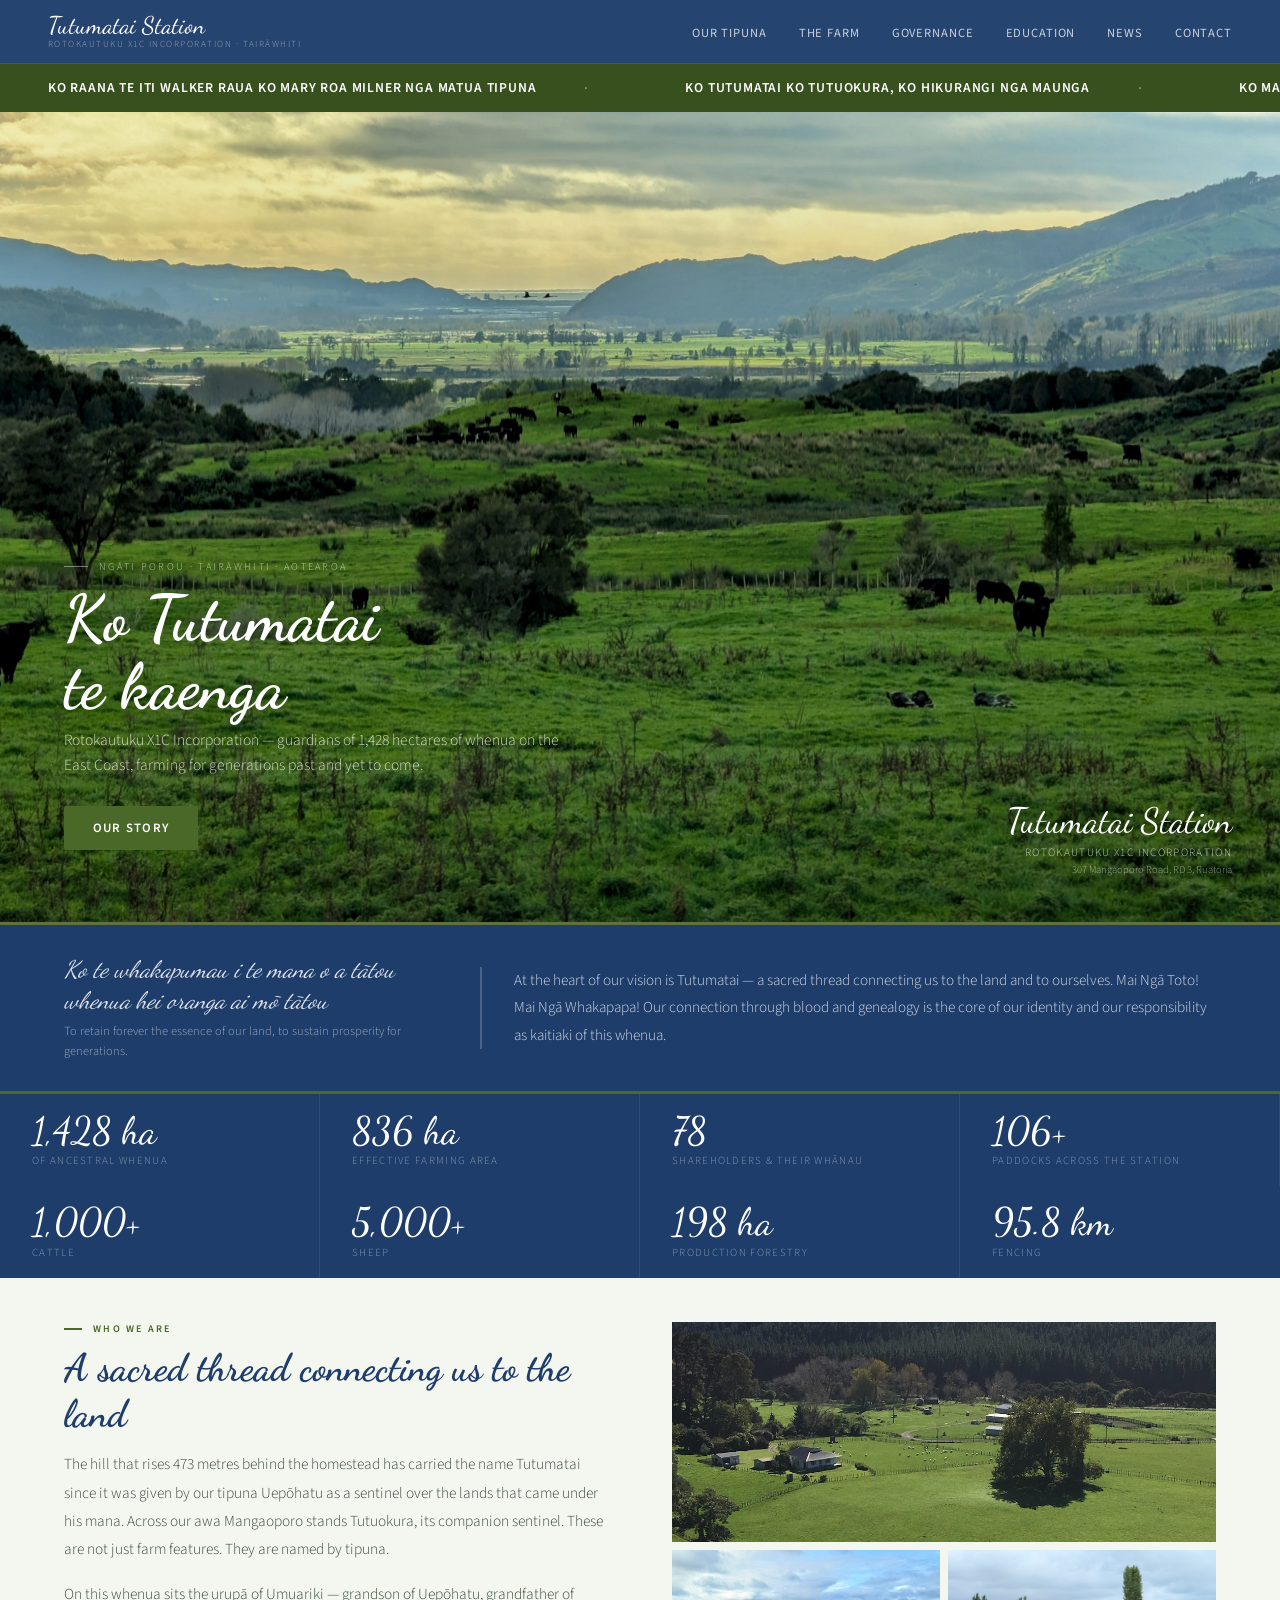
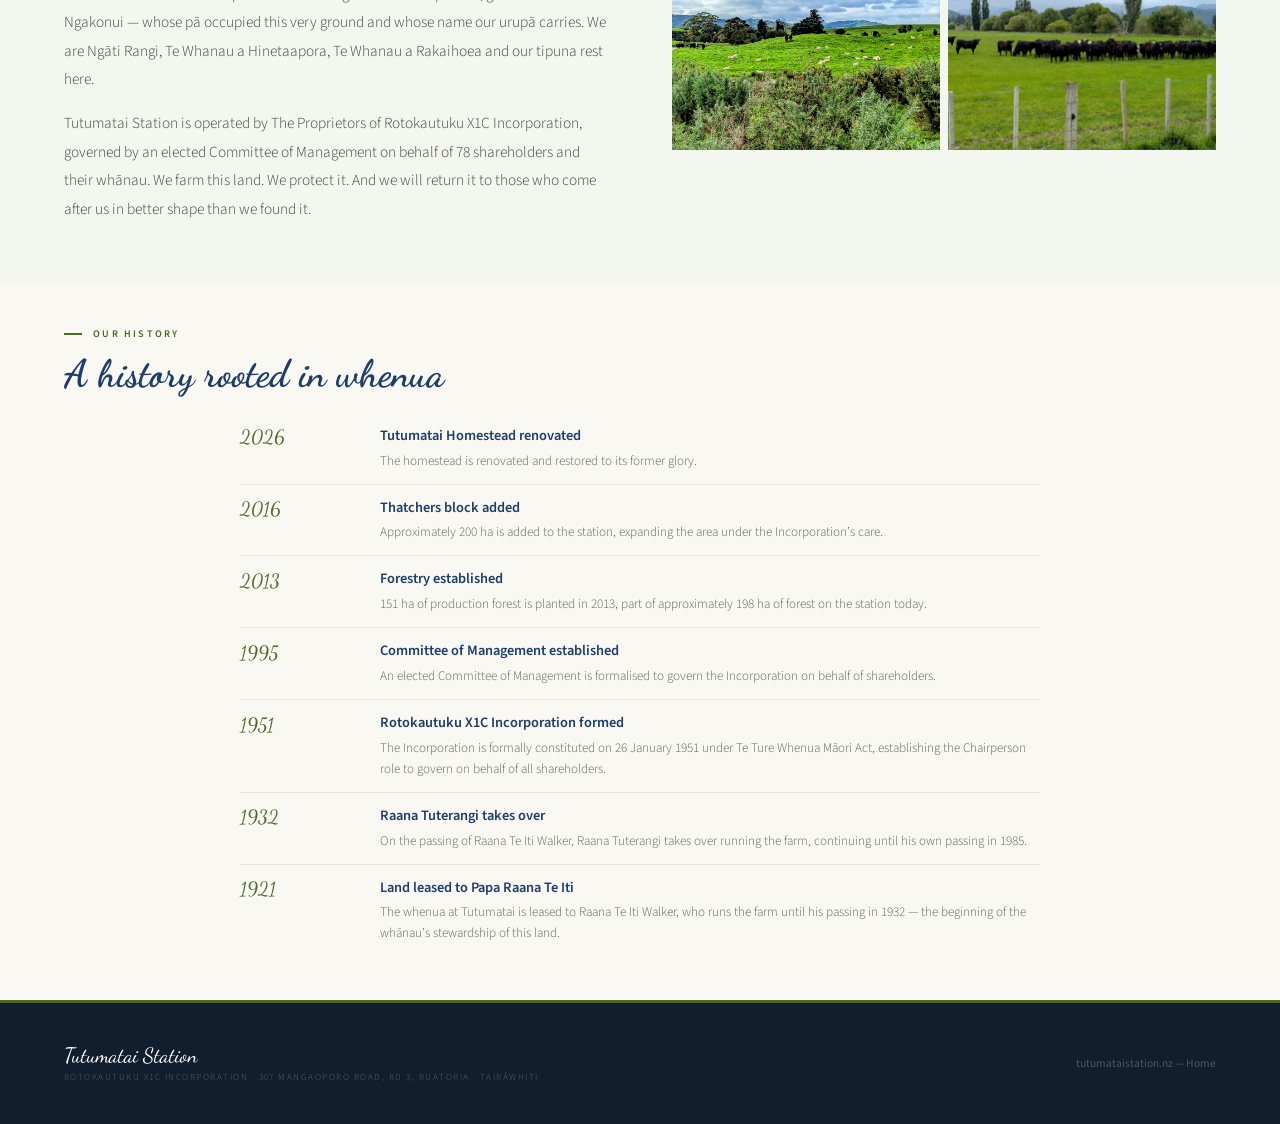
==== index.html @ e547886b "Home: vision banner in the same blue as the figures strip Co-Authored-By: Claude Opus 5.5 <noreply@a" ====
<!DOCTYPE html>
<html lang="en">
<head>
<meta charset="UTF-8"><meta name="viewport" content="width=device-width,initial-scale=1.0">
<title>Tutumatai Station — Rotokautuku X1C Incorporation</title>
<link rel="icon" href="/favicon.ico" sizes="any">
<link rel="icon" type="image/png" href="/favicon-32.png">
<link rel="apple-touch-icon" href="/apple-touch-icon.png">
<link href="https://fonts.googleapis.com/css2?family=Dancing+Script:wght@600;700&family=Source+Sans+3:ital,wght@0,300;0,400;0,600;1,400&display=swap" rel="stylesheet">
<link rel="stylesheet" href="/styles.css">
<style>
.hero{position:relative;display:flex;align-items:flex-end;overflow:hidden;}
.hero-img{position:absolute;inset:0;background-size:cover;background-position:center center;}
.hero-img::after{content:'';position:absolute;inset:0;background:linear-gradient(to bottom,rgba(0,0,0,0.05) 0%,rgba(0,0,0,0.45) 100%);}
.hero-content{position:relative;z-index:2;padding:0 4rem 4.5rem;max-width:800px;animation:fadeUp 1s ease both;}
@keyframes fadeUp{from{opacity:0;transform:translateY(24px);}to{opacity:1;transform:translateY(0);}}
.eyebrow{font-size:0.65rem;letter-spacing:0.22em;text-transform:uppercase;color:rgba(255,255,255,0.65);margin-bottom:0.7rem;display:flex;align-items:center;gap:0.7rem;font-weight:300;}
.eyebrow::before{content:'';display:block;width:24px;height:1px;background:rgba(255,255,255,0.4);}
.hero h1{font-family:'Dancing Script',cursive;font-size:clamp(2.2rem,5vw,4.2rem);color:white;line-height:1.05;text-shadow:0 2px 20px rgba(0,0,0,0.3);margin-bottom:0.5rem;}
.hero-sub{color:rgba(255,255,255,0.78);font-size:0.97rem;font-weight:300;max-width:500px;line-height:1.6;}
.hero-identity{position:absolute;bottom:2.8rem;right:3rem;z-index:3;text-align:right;}
.hero-identity .sname{font-family:'Dancing Script',cursive;font-size:2.2rem;color:white;text-shadow:0 2px 12px rgba(0,0,0,0.4);}
.hero-identity .ssub{font-size:0.7rem;letter-spacing:0.12em;text-transform:uppercase;color:rgba(255,255,255,0.72);font-weight:300;margin-top:0.2rem;}
.hero-identity .saddr{font-size:0.66rem;color:rgba(255,255,255,0.55);font-weight:300;margin-top:0.1rem;}
.ctas{display:flex;gap:1rem;align-items:center;margin-top:1.8rem;flex-wrap:wrap;}
.btn-p{background:var(--pasture);color:white;padding:0.8rem 1.8rem;font-family:'Source Sans 3',sans-serif;font-size:0.8rem;font-weight:600;letter-spacing:0.1em;text-transform:uppercase;text-decoration:none;border-radius:2px;}
.btn-g{color:rgba(255,255,255,0.82);font-size:0.8rem;letter-spacing:0.1em;text-transform:uppercase;text-decoration:none;display:flex;align-items:center;gap:0.4rem;}
.btn-g::after{content:'→';}
.section.sky{background:var(--light-sky);}
.lead,.body-p{color:var(--text-mid);font-size:0.96rem;line-height:1.85;font-weight:300;max-width:700px;margin-bottom:1rem;}
.stats-strip{background:var(--sky-dark);display:grid;grid-template-columns:repeat(4,1fr);border-top:3px solid var(--pasture);}
.stat{padding:1.1rem 2rem;border-right:1px solid rgba(255,255,255,0.08);}
.stat:last-child{border-right:none;}
.stat-num{font-family:'Dancing Script',cursive;font-size:2.4rem;color:white;line-height:1;margin-bottom:0.2rem;}
.stat-label{font-size:0.68rem;letter-spacing:0.12em;text-transform:uppercase;color:rgba(255,255,255,0.45);font-weight:300;}
.ticker{background:#384f1e;overflow:hidden;padding:0.9rem 0;}
.ticker-inner{display:flex;animation:ticker 50s linear infinite;white-space:nowrap;width:max-content;}
@keyframes ticker{from{transform:translateX(0);}to{transform:translateX(-50%);}}
.ticker-item{font-size:0.85rem;letter-spacing:0.06em;text-transform:uppercase;color:white;font-weight:600;padding:0 3rem;}
.ticker-item::after{content:'·';margin-left:3rem;color:rgba(255,255,255,0.4);}
.about-grid{display:grid;grid-template-columns:1fr 1fr;gap:4rem;align-items:start;max-width:1200px;margin:0 auto;}
.photo-stack{display:grid;grid-template-columns:1fr 1fr;gap:8px;}
.photo-stack img{width:100%;height:200px;object-fit:cover;display:block;}
.photo-stack img.tall{grid-column:1/-1;height:220px;}
.ph-wrap{position:relative;background:#2a3a2a;}
.ph-wrap img{display:block;width:100%;height:100%;object-fit:cover;}
.ph-label{position:absolute;inset:0;display:flex;align-items:center;justify-content:center;flex-direction:column;gap:6px;opacity:0;}
.ph-wrap img[data-src],.ph-wrap img:not([src]){opacity:0;}
.zones{display:grid;grid-template-columns:1fr 1fr;gap:2px;max-width:1100px;margin:2rem auto 0;}
.zone{padding:2.5rem;}
.zone.pub{background:white;}
.zone.priv{background:var(--sky-dark);}
.zone-badge{display:inline-block;font-size:0.58rem;letter-spacing:0.18em;text-transform:uppercase;padding:0.28rem 0.7rem;margin-bottom:1.2rem;font-weight:600;border-radius:1px;}
.zone.pub .zone-badge{background:var(--pasture);color:white;}
.zone.priv .zone-badge{background:rgba(255,255,255,0.12);color:rgba(255,255,255,0.75);}
.zone h3{font-family:'Dancing Script',cursive;font-size:1.5rem;margin-bottom:0.5rem;}
.zone.pub h3{color:var(--sky-dark);}
.zone.priv h3{color:white;}
.zone-desc{font-size:0.84rem;line-height:1.6;margin-bottom:1.4rem;font-weight:300;}
.zone.pub .zone-desc{color:var(--text-mid);}
.zone.priv .zone-desc{color:rgba(255,255,255,0.6);}
.page-list{list-style:none;display:flex;flex-direction:column;gap:0.5rem;}
.page-list li{display:flex;align-items:center;gap:0.6rem;font-size:0.82rem;}
.page-list li::before{content:'';display:block;width:5px;height:5px;border-radius:50%;flex-shrink:0;}
.zone.pub .page-list li{color:var(--text-mid);}
.zone.pub .page-list li::before{background:var(--pasture);}
.zone.priv .page-list li{color:rgba(255,255,255,0.75);}
.zone.priv .page-list li::before{background:rgba(255,255,255,0.3);}
.page-list a{color:inherit;text-decoration:none;}
.values-grid{display:grid;grid-template-columns:repeat(3,1fr);gap:1.5rem;margin-top:2rem;}
.val-card{background:white;border-top:3px solid var(--pasture);padding:1.8rem;}
.val-card h3{font-family:'Dancing Script',cursive;font-size:1.3rem;color:var(--sky-dark);margin-bottom:0.5rem;}
.val-card p{font-size:0.82rem;color:var(--text-light);line-height:1.65;font-weight:300;}
@media(max-width:768px){
  nav{padding:0 1.2rem;}
  .nav-links{display:none;}
  .nav-hamburger{display:flex;}
  .nav-mobile.open{display:block;}
  .hero-content{padding:0 1.5rem 2.5rem;max-width:100%;}
  .hero-identity{display:none;}
  .stats-strip{grid-template-columns:1fr 1fr;}
  .stat{padding:1.2rem 1rem;}
  .about-grid{grid-template-columns:1fr;gap:2rem;}
  .photo-stack{grid-template-columns:1fr;}
  .photo-stack img.tall{height:200px;}
  .zones{grid-template-columns:1fr;}
  .values-grid{grid-template-columns:1fr;}
  .section{padding:2rem 1.25rem;}
  footer{flex-direction:column;gap:1rem;padding:2rem 1.5rem;text-align:center;}
}
@media(max-width:480px){
  .hero h1{font-size:2rem;}
  .stats-strip{grid-template-columns:1fr 1fr;}
  .stat{padding:1rem 0.8rem;}
  .stat-num{font-size:1.6rem;}
}
.val-reo{font-family:'Dancing Script',cursive;color:var(--pasture);font-size:1.05rem;margin:-0.4rem 0 0.5rem;letter-spacing:0.02em;}
.vision-band{background:var(--sky-dark);padding:1.8rem 4rem;display:grid;grid-template-columns:1fr 2fr;gap:3rem;align-items:center;border-top:3px solid var(--pasture-light);}
.vision-te-reo{font-family:'Dancing Script',cursive;font-size:1.5rem;color:rgba(255,255,255,0.85);line-height:1.3;font-style:italic;}
.vision-translation{color:rgba(255,255,255,0.55);font-size:0.78rem;line-height:1.6;font-weight:300;margin-top:0.4rem;}
.vision-body{color:rgba(255,255,255,0.8);font-size:0.95rem;line-height:1.8;font-weight:300;border-left:2px solid rgba(255,255,255,0.2);padding-left:2rem;}
.land-blocks{display:grid;grid-template-columns:repeat(3,1fr);gap:1px;background:rgba(74,104,40,0.12);border:1px solid rgba(74,104,40,0.12);max-width:1200px;margin:2rem auto 0;}
.land-block{background:white;padding:1.6rem;}
.land-block-num{font-family:'Dancing Script',cursive;font-size:2.2rem;color:var(--pasture);line-height:1;margin-bottom:0.2rem;}
.land-block-label{font-size:0.8rem;font-weight:600;color:var(--sky-dark);margin-bottom:0.3rem;}
.land-block-desc{font-size:0.75rem;color:var(--text-light);line-height:1.5;font-weight:300;}
@media(max-width:900px){.land-blocks{grid-template-columns:1fr 1fr;}}
@media(max-width:768px){.vision-band{grid-template-columns:1fr;padding:2rem 1.5rem;gap:1.5rem;}.vision-body{border-left:none;padding-left:0;border-top:1px solid rgba(255,255,255,0.2);padding-top:1rem;}.land-blocks{grid-template-columns:1fr;}}
.tl{display:flex;flex-direction:column;gap:0;max-width:800px;margin:1rem auto 0;}
.tl-item{display:grid;grid-template-columns:120px 1fr;gap:1.25rem;padding:0.75rem 0;border-bottom:1px solid rgba(74,104,40,0.12);}
.tl-item:last-child{border-bottom:none;}
.tl-year{font-family:'Dancing Script',cursive;font-size:1.2rem;color:var(--pasture);line-height:1.1;padding-top:0.1rem;white-space:nowrap;}
.tl-content h4{font-size:0.9rem;font-weight:600;color:var(--sky-dark);margin-bottom:0.3rem;}
.tl-content p{font-size:0.82rem;color:var(--text-light);line-height:1.6;font-weight:300;}
@media(max-width:768px){.tl-item{grid-template-columns:80px 1fr;gap:1rem;}}
</style>
</head>
<body>

<!-- ✏️ NAV — do not edit structure -->
<nav>
  <a href="/index.html" class="nav-logo">Tutumatai Station<span>Rotokautuku X1C Incorporation · Tairāwhiti</span></a>
  <ul class="nav-links">
    <li><a href="/about.html">Our Tipuna</a></li>
    <li><a href="/farm.html">The Farm</a></li>
    <li><a href="/governance.html">Governance</a></li>
    <li><a href="/education.html">Education</a></li>
    <li><a href="/news.html">News</a></li>
    <li><a href="/contact.html">Contact</a></li>
  </ul>
  <button class="nav-hamburger" id="hamburger" aria-label="Menu">
    <span></span><span></span><span></span>
  </button>
</nav>
<div class="nav-mobile" id="mobileNav">
  <a href="/about.html">Our Tipuna</a>
  <a href="/farm.html">The Farm</a>
  <a href="/governance.html">Governance</a>
  <a href="/education.html">Education</a>
  <a href="/news.html">News</a>
  <a href="/contact.html">Contact</a>
</div>

<!-- ✏️ Pepeha ticker — edit lines between span tags -->
<div class="ticker" style="margin-top:64px;">
  <div class="ticker-inner">
    <span class="ticker-item">Ko Raana Te Iti Walker raua ko Mary Roa Milner nga matua tipuna</span>
    <span class="ticker-item">Ko Tutumatai ko Tutuokura, ko Hikurangi nga maunga</span>
    <span class="ticker-item">Ko Mangaoporo, Ko Waiapu nga awa</span>
    <span class="ticker-item">Ko Rotokautuku te whenua</span>
    <span class="ticker-item">Ko Umuariki te urupa</span>
    <span class="ticker-item">Ko Tutumatai te kaenga</span>
    <span class="ticker-item">Ko Horouta te waka</span>
    <span class="ticker-item">Ko Ngati Rangi, Ko Te Whanau a Rakaihoea, ko Te Whanau a Hinetaapora nga hapu</span>
    <span class="ticker-item">Ko Ngati Porou te iwi</span>
    <span class="ticker-item">Ko Raana Te Iti Walker raua ko Mary Roa Milner nga matua tipuna</span>
    <span class="ticker-item">Ko Tutumatai ko Tutuokura, ko Hikurangi nga maunga</span>
    <span class="ticker-item">Ko Mangaoporo, Ko Waiapu nga awa</span>
    <span class="ticker-item">Ko Rotokautuku te whenua</span>
    <span class="ticker-item">Ko Umuariki te urupa</span>
    <span class="ticker-item">Ko Tutumatai te kaenga</span>
    <span class="ticker-item">Ko Horouta te waka</span>
    <span class="ticker-item">Ko Ngati Rangi, Ko Te Whanau a Rakaihoea, ko Te Whanau a Hinetaapora nga hapu</span>
    <span class="ticker-item">Ko Ngati Porou te iwi</span>
  </div>
</div>

<!-- ✏️ Hero photo: change home-hero.jpg to swap -->
<section class="hero" style="height:90vh;">
  <div class="hero-img" style="background-image:url('/images/home-hero.jpg');"></div>
  <div class="hero-identity">
    <div class="sname">Tutumatai Station</div>
    <div class="ssub">Rotokautuku X1C Incorporation</div>
    <div class="saddr">307 Mangaoporo Road, RD 3, Ruatoria</div>
  </div>
  <div class="hero-content">
    <div class="eyebrow">Ngāti Porou · Tairāwhiti · Aotearoa</div>
    <h1>Ko Tutumatai<br>te kaenga</h1>
    <p class="hero-sub">Rotokautuku X1C Incorporation — guardians of 1,428 hectares of whenua on the East Coast, farming for generations past and yet to come.</p>
    <div class="ctas">
      <a href="/about.html" class="btn-p">Our Story</a>
    </div>
  </div>
</section>

<!-- ✏️ GREEN BANNER (vision) — sits directly under the hero -->
<div class="vision-band">
  <div>
    <div class="vision-te-reo">Ko te whakapumau i te mana o a tātou whenua hei oranga ai mō tātou</div>
    <div class="vision-translation">To retain forever the essence of our land, to sustain prosperity for generations.</div>
  </div>
  <div class="vision-body">
    At the heart of our vision is Tutumatai — a sacred thread connecting us to the land and to ourselves. Mai Ngā Toto! Mai Ngā Whakapapa! Our connection through blood and genealogy is the core of our identity and our responsibility as kaitiaki of this whenua.
  </div>
</div>

<!-- ✏️ Stats — change numbers and labels -->
<div class="stats-strip">
  <div class="stat"><div class="stat-num">1,428 ha</div><div class="stat-label">Of ancestral whenua</div></div>
  <div class="stat"><div class="stat-num">836 ha</div><div class="stat-label">Effective farming area</div></div>
  <div class="stat"><div class="stat-num">78</div><div class="stat-label">Shareholders &amp; their whānau</div></div>
  <div class="stat"><div class="stat-num">106+</div><div class="stat-label">Paddocks across the station</div></div>
  <div class="stat"><div class="stat-num">1,000+</div><div class="stat-label">Cattle</div></div>
  <div class="stat"><div class="stat-num">5,000+</div><div class="stat-label">Sheep</div></div>
  <div class="stat"><div class="stat-num">198 ha</div><div class="stat-label">Production forestry</div></div>
  <div class="stat"><div class="stat-num">95.8 km</div><div class="stat-label">Fencing</div></div>
</div>

<!-- ✏️ About section text -->
<section class="section">
  <div class="about-grid">
    <div>
      <div class="sec-label">Who we are</div>
      <h2>A sacred thread connecting us to the land</h2>
      <p class="body-p">The hill that rises 473 metres behind the homestead has carried the name Tutumatai since it was given by our tipuna Uepōhatu as a sentinel over the lands that came under his mana. Across our awa Mangaoporo stands Tutuokura, its companion sentinel. These are not just farm features. They are named by tipuna.</p>
      <p class="body-p">On this whenua sits the urupā of Umuariki — grandson of Uepōhatu, grandfather of Ngakonui — whose pā occupied this very ground and whose name our urupā carries. We are Ngāti Rangi, Te Whanau a Hinetaapora, Te Whanau a Rakaihoea and our tipuna rest here.</p>
      <p class="body-p">Tutumatai Station is operated by The Proprietors of Rotokautuku X1C Incorporation, governed by an elected Committee of Management on behalf of 78 shareholders and their whānau. We farm this land. We protect it. And we will return it to those who come after us in better shape than we found it.</p>
    </div>
    <!-- ✏️ Home about photos: home-1.jpg (tall), home-2.jpg (bottom left), home-3.jpg (bottom right) -->
    <div class="photo-stack">
      <img src="/images/home-3.jpg" alt="Station landscape" class="tall"
           onerror="this.outerHTML='<div class=\'ph-wrap tall\' style=\'height:220px;grid-column:1/-1;background:#2a3a2a;display:flex;align-items:center;justify-content:center;\'><span style=\'font-family:monospace;font-size:0.65rem;color:rgba(255,255,255,0.5);padding:0.3rem 0.6rem;background:rgba(0,0,0,0.4);border-radius:2px;\'>home-3.jpg</span></div>'">
      <img src="/images/home-2.jpg" alt="Cattle on the station"
           onerror="this.outerHTML='<div style=\'height:200px;background:#2a3a2a;display:flex;align-items:center;justify-content:center;\'><span style=\'font-family:monospace;font-size:0.65rem;color:rgba(255,255,255,0.5);padding:0.3rem 0.6rem;background:rgba(0,0,0,0.4);border-radius:2px;\'>home-2.jpg</span></div>'">
      <img src="/images/home-1.jpg" alt="Cattle at dusk"
           onerror="this.outerHTML='<div style=\'height:200px;background:#2a3a2a;display:flex;align-items:center;justify-content:center;\'><span style=\'font-family:monospace;font-size:0.65rem;color:rgba(255,255,255,0.5);padding:0.3rem 0.6rem;background:rgba(0,0,0,0.4);border-radius:2px;\'>home-1.jpg</span></div>'">
    </div>
  </div>
</section>

<!-- ✏️ HISTORY TIMELINE — the whenua (moved from Our Tipuna) -->
<section class="section cream">
  <div class="inner">
    <div class="sec-label">Our history</div>
    <h2>A history rooted in whenua</h2>
    <div class="tl">
      <div class="tl-item"><div class="tl-year">2026</div><div class="tl-content"><h4>Tutumatai Homestead renovated</h4><p>The homestead is renovated and restored to its former glory.</p></div></div>
      <div class="tl-item"><div class="tl-year">2016</div><div class="tl-content"><h4>Thatchers block added</h4><p>Approximately 200 ha is added to the station, expanding the area under the Incorporation’s care.</p></div></div>
      <div class="tl-item"><div class="tl-year">2013</div><div class="tl-content"><h4>Forestry established</h4><p>151 ha of production forest is planted in 2013, part of approximately 198 ha of forest on the station today.</p></div></div>
      <div class="tl-item"><div class="tl-year">1995</div><div class="tl-content"><h4>Committee of Management established</h4><p>An elected Committee of Management is formalised to govern the Incorporation on behalf of shareholders.</p></div></div>
      <div class="tl-item"><div class="tl-year">1951</div><div class="tl-content"><h4>Rotokautuku X1C Incorporation formed</h4><p>The Incorporation is formally constituted on 26 January 1951 under Te Ture Whenua Māori Act, establishing the Chairperson role to govern on behalf of all shareholders.</p></div></div>
      <div class="tl-item"><div class="tl-year">1932</div><div class="tl-content"><h4>Raana Tuterangi takes over</h4><p>On the passing of Raana Te Iti Walker, Raana Tuterangi takes over running the farm, continuing until his own passing in 1985.</p></div></div>
      <div class="tl-item"><div class="tl-year">1921</div><div class="tl-content"><h4>Land leased to Papa Raana Te Iti</h4><p>The whenua at Tutumatai is leased to Raana Te Iti Walker, who runs the farm until his passing in 1932 — the beginning of the whānau’s stewardship of this land.</p></div></div>
    </div>
  </div>
</section>

<footer>
  <div class="logo">Tutumatai Station<span>Rotokautuku X1C Incorporation · 307 Mangaoporo Road, RD 3, Ruatoria · Tairāwhiti</span></div>
  <p>tutumataistation.nz — Home</p>
</footer>

<script>
const btn = document.getElementById('hamburger');
const mob = document.getElementById('mobileNav');
btn.addEventListener('click', () => mob.classList.toggle('open'));
document.querySelectorAll('.nav-mobile a').forEach(a => a.addEventListener('click', () => mob.classList.remove('open')));
</script>
</body>
</html>
---- styles.css ----
:root{--sky:#2d5a96;--sky-dark:#1e3d6b;--pasture:#4a6828;--pasture-mid:#384f1e;--pasture-light:#607040;--off-white:#f4f7f0;--light-sky:#e8f0f8;--cream:#faf8f2;--text:#1a2a1a;--text-mid:#3a4a3a;--text-light:#5a6a5a;}
*{margin:0;padding:0;box-sizing:border-box;}
body{font-family:'Source Sans 3',sans-serif;background:var(--off-white);color:var(--text);overflow-x:hidden;}
nav{position:fixed;top:0;left:0;right:0;z-index:100;display:flex;align-items:center;justify-content:space-between;padding:0 3rem;height:64px;background:rgba(30,61,107,0.96);backdrop-filter:blur(8px);border-bottom:1px solid rgba(255,255,255,0.1);}
.nav-logo{font-family:'Dancing Script',cursive;font-size:1.5rem;color:white;line-height:1;text-decoration:none;}
.nav-logo span{display:block;font-family:'Source Sans 3',sans-serif;font-size:0.58rem;letter-spacing:0.16em;text-transform:uppercase;color:rgba(255,255,255,0.5);font-weight:300;margin-top:2px;}
.nav-links{display:flex;gap:2rem;list-style:none;align-items:center;}
.nav-links a{color:rgba(255,255,255,0.75);text-decoration:none;font-size:0.78rem;letter-spacing:0.07em;text-transform:uppercase;transition:color 0.2s;}
.nav-links a:hover,.nav-links a.active{color:white;}
.nav-portal{background:var(--pasture)!important;color:white!important;padding:0.4rem 1rem;border-radius:2px;font-weight:600!important;}
.nav-hamburger{display:none;background:none;border:none;cursor:pointer;padding:0.5rem;flex-direction:column;gap:5px;}
.nav-hamburger span{display:block;width:22px;height:2px;background:white;border-radius:1px;}
.nav-mobile{display:none;position:fixed;top:64px;left:0;right:0;background:rgba(30,61,107,0.98);z-index:99;padding:1rem 0;border-bottom:2px solid var(--pasture);}
.nav-mobile a{display:block;color:rgba(255,255,255,0.85);text-decoration:none;font-size:0.85rem;letter-spacing:0.07em;text-transform:uppercase;padding:0.8rem 2rem;border-bottom:1px solid rgba(255,255,255,0.06);}
.nav-mobile a:hover{color:white;background:rgba(255,255,255,0.05);}
.nav-mobile .mob-portal{background:var(--pasture);color:white!important;margin:0.8rem 2rem 0;padding:0.7rem 1rem;text-align:center;display:block;}
.section{padding:2.75rem 4rem;}
.section.cream{background:var(--cream);}
.inner{max-width:1200px;margin:0 auto;}
.sec-label{font-size:0.63rem;letter-spacing:0.22em;text-transform:uppercase;color:var(--pasture);margin-bottom:0.6rem;display:flex;align-items:center;gap:0.7rem;font-weight:600;}
.sec-label::before{content:'';display:block;width:18px;height:2px;background:var(--pasture);}
h2{font-family:'Dancing Script',cursive;font-size:clamp(1.8rem,3vw,2.6rem);color:var(--sky-dark);line-height:1.2;margin-bottom:0.8rem;}
footer{background:#111e2e;padding:2.5rem 4rem;display:flex;align-items:center;justify-content:space-between;border-top:3px solid var(--pasture);}
footer .logo{font-family:'Dancing Script',cursive;font-size:1.3rem;color:white;}
footer .logo span{display:block;font-family:'Source Sans 3',sans-serif;font-size:0.58rem;letter-spacing:0.16em;text-transform:uppercase;color:rgba(255,255,255,0.3);font-weight:300;margin-top:2px;}
footer p{font-size:0.72rem;color:rgba(255,255,255,0.25);}
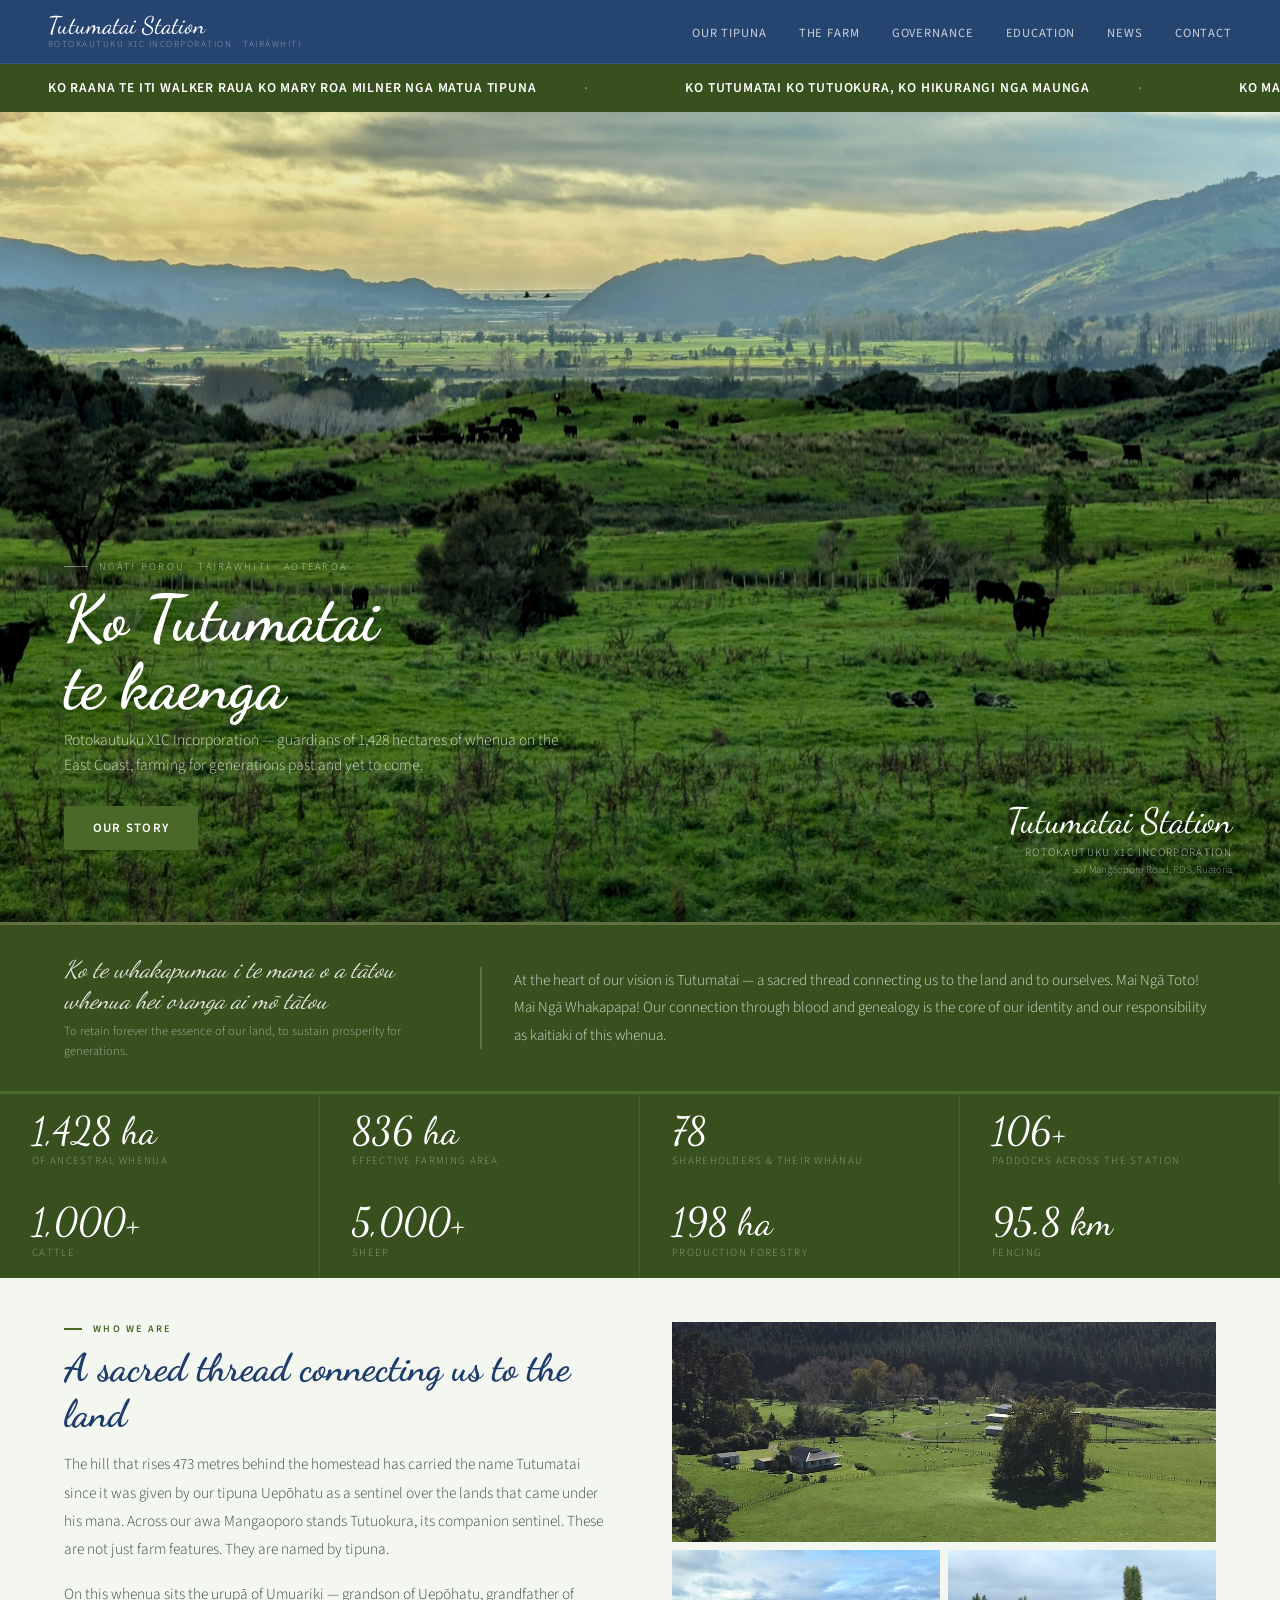
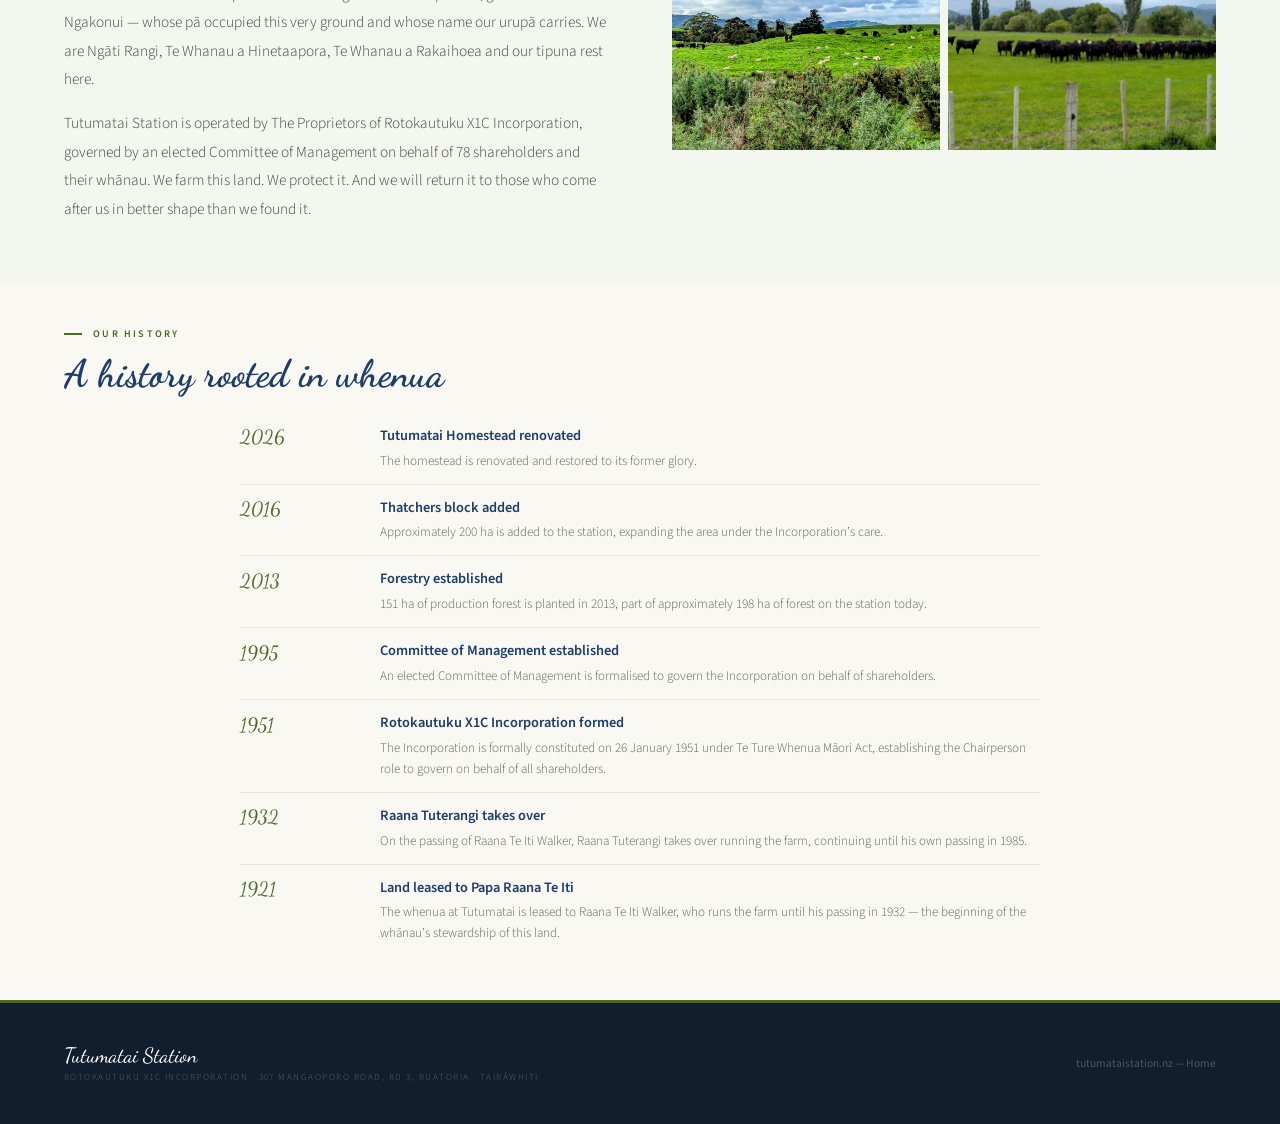
==== commit c8072df7: "Tipuna: Boy feature card; Home: green banner and figures; Farm: rounded figures, percentages on bott" ====
--- a/index.html
+++ b/index.html
@@ -28,7 +28,7 @@
 .btn-g::after{content:'→';}
 .section.sky{background:var(--light-sky);}
 .lead,.body-p{color:var(--text-mid);font-size:0.96rem;line-height:1.85;font-weight:300;max-width:700px;margin-bottom:1rem;}
-.stats-strip{background:var(--sky-dark);display:grid;grid-template-columns:repeat(4,1fr);border-top:3px solid var(--pasture);}
+.stats-strip{background:var(--pasture-mid);display:grid;grid-template-columns:repeat(4,1fr);border-top:3px solid var(--pasture);}
 .stat{padding:1.1rem 2rem;border-right:1px solid rgba(255,255,255,0.08);}
 .stat:last-child{border-right:none;}
 .stat-num{font-family:'Dancing Script',cursive;font-size:2.4rem;color:white;line-height:1;margin-bottom:0.2rem;}
@@ -95,7 +95,7 @@
   .stat-num{font-size:1.6rem;}
 }
 .val-reo{font-family:'Dancing Script',cursive;color:var(--pasture);font-size:1.05rem;margin:-0.4rem 0 0.5rem;letter-spacing:0.02em;}
-.vision-band{background:var(--sky-dark);padding:1.8rem 4rem;display:grid;grid-template-columns:1fr 2fr;gap:3rem;align-items:center;border-top:3px solid var(--pasture-light);}
+.vision-band{background:var(--pasture-mid);padding:1.8rem 4rem;display:grid;grid-template-columns:1fr 2fr;gap:3rem;align-items:center;border-top:3px solid var(--pasture-light);}
 .vision-te-reo{font-family:'Dancing Script',cursive;font-size:1.5rem;color:rgba(255,255,255,0.85);line-height:1.3;font-style:italic;}
 .vision-translation{color:rgba(255,255,255,0.55);font-size:0.78rem;line-height:1.6;font-weight:300;margin-top:0.4rem;}
 .vision-body{color:rgba(255,255,255,0.8);font-size:0.95rem;line-height:1.8;font-weight:300;border-left:2px solid rgba(255,255,255,0.2);padding-left:2rem;}
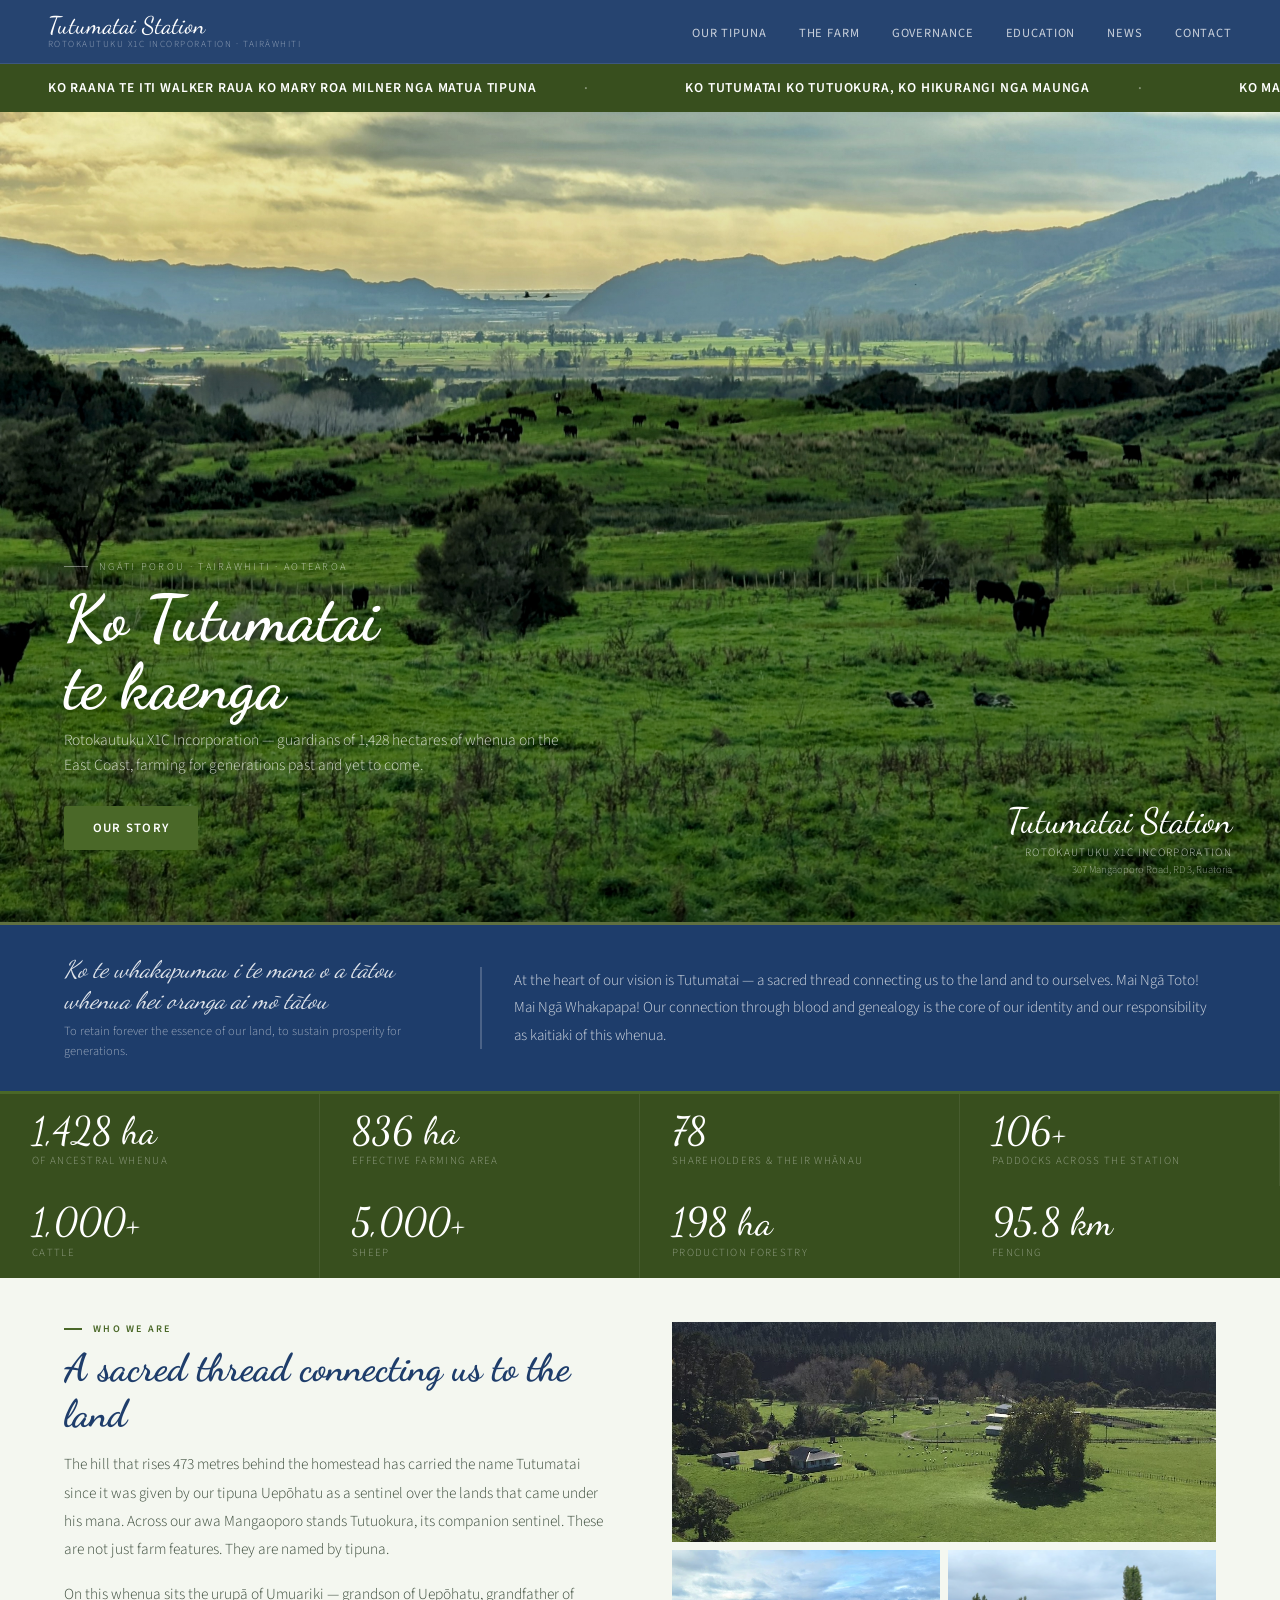
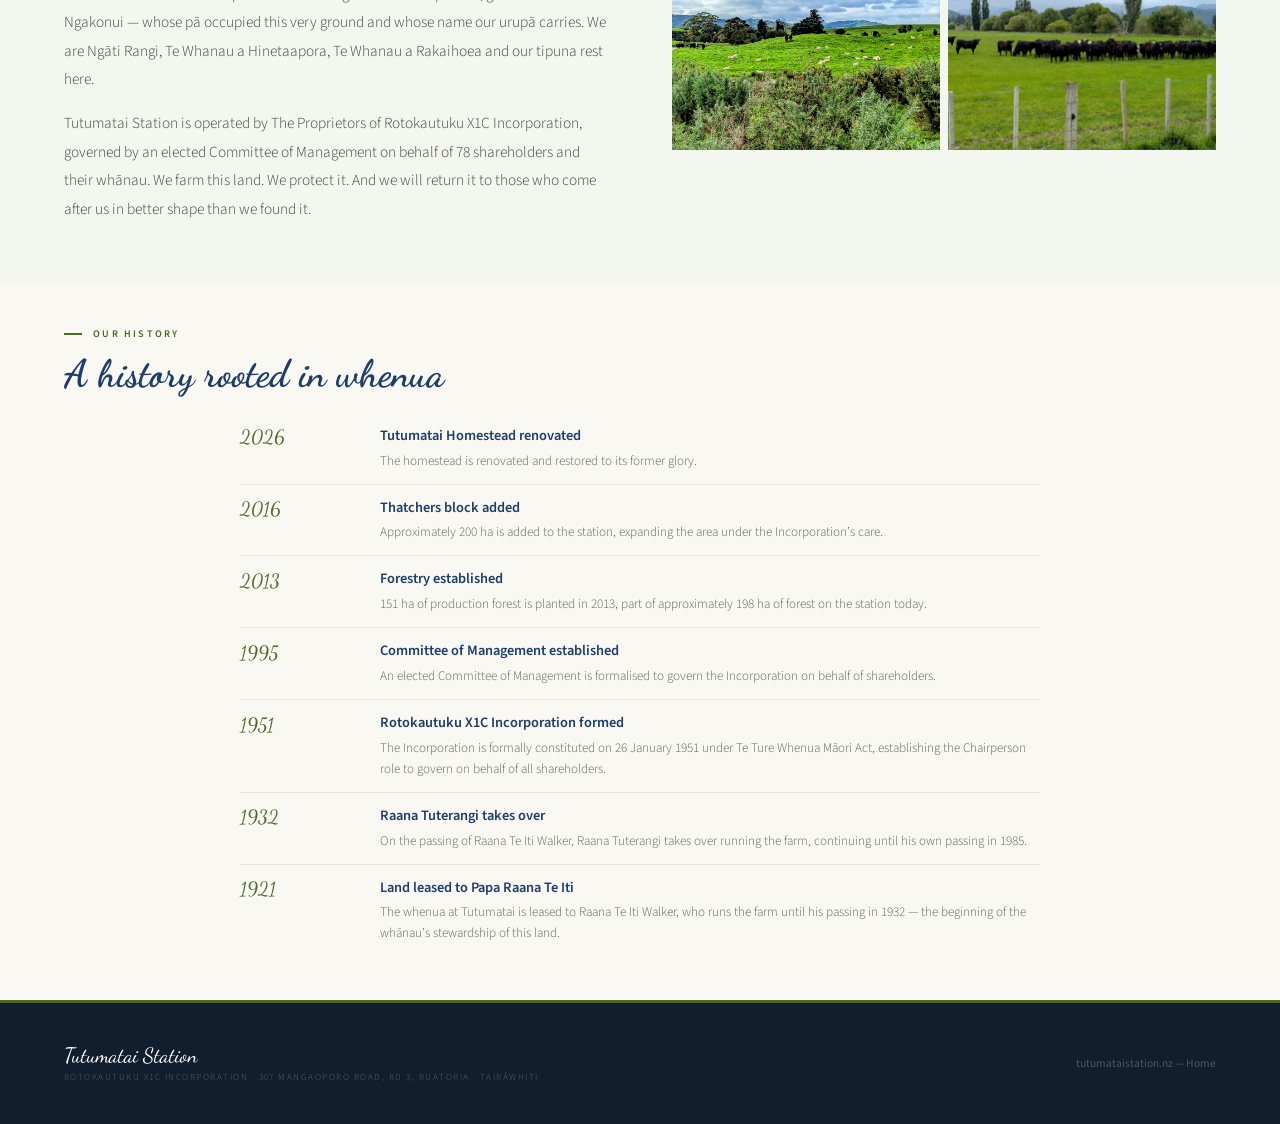
==== commit c0814f39: "Home: vision banner blue, figures green; Education: remove withdrawn 2026 recipient Co-Authored-By: " ====
--- a/index.html
+++ b/index.html
@@ -95,7 +95,7 @@
   .stat-num{font-size:1.6rem;}
 }
 .val-reo{font-family:'Dancing Script',cursive;color:var(--pasture);font-size:1.05rem;margin:-0.4rem 0 0.5rem;letter-spacing:0.02em;}
-.vision-band{background:var(--pasture-mid);padding:1.8rem 4rem;display:grid;grid-template-columns:1fr 2fr;gap:3rem;align-items:center;border-top:3px solid var(--pasture-light);}
+.vision-band{background:var(--sky-dark);padding:1.8rem 4rem;display:grid;grid-template-columns:1fr 2fr;gap:3rem;align-items:center;border-top:3px solid var(--pasture-light);}
 .vision-te-reo{font-family:'Dancing Script',cursive;font-size:1.5rem;color:rgba(255,255,255,0.85);line-height:1.3;font-style:italic;}
 .vision-translation{color:rgba(255,255,255,0.55);font-size:0.78rem;line-height:1.6;font-weight:300;margin-top:0.4rem;}
 .vision-body{color:rgba(255,255,255,0.8);font-size:0.95rem;line-height:1.8;font-weight:300;border-left:2px solid rgba(255,255,255,0.2);padding-left:2rem;}
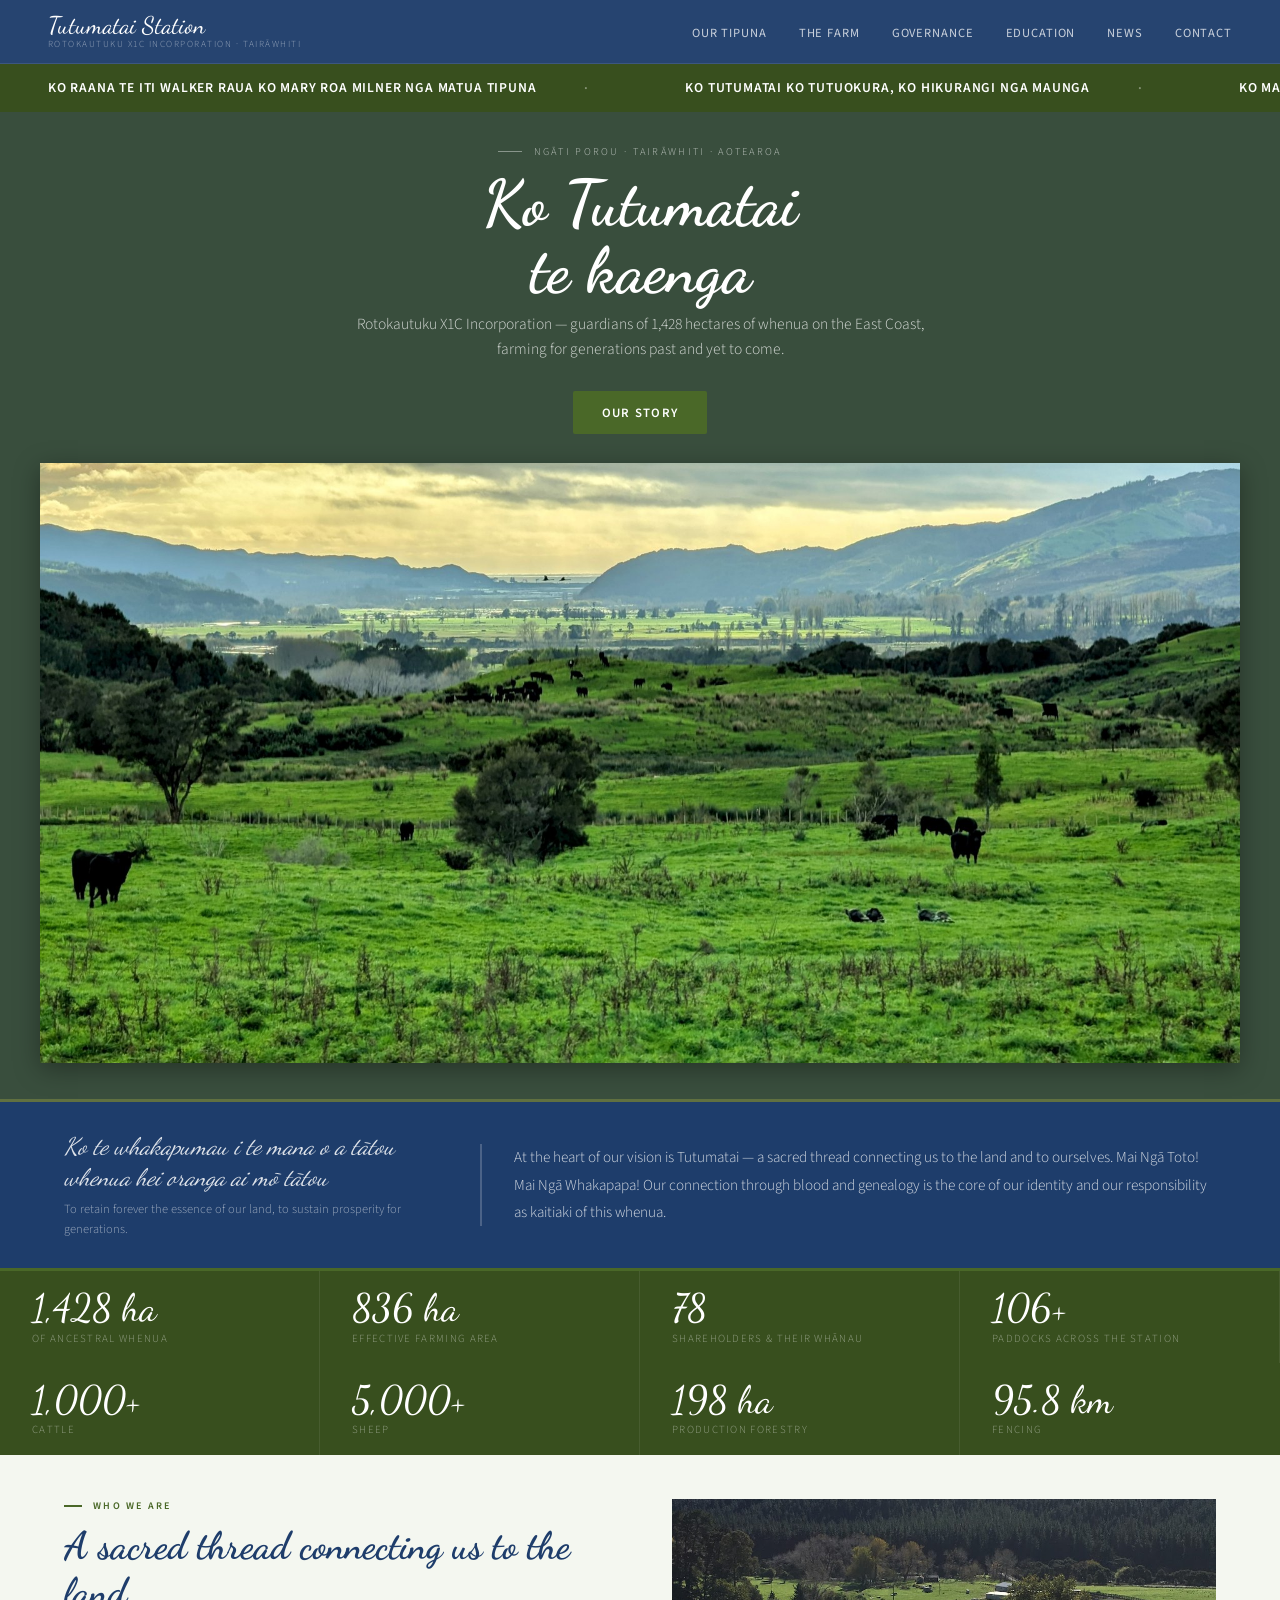
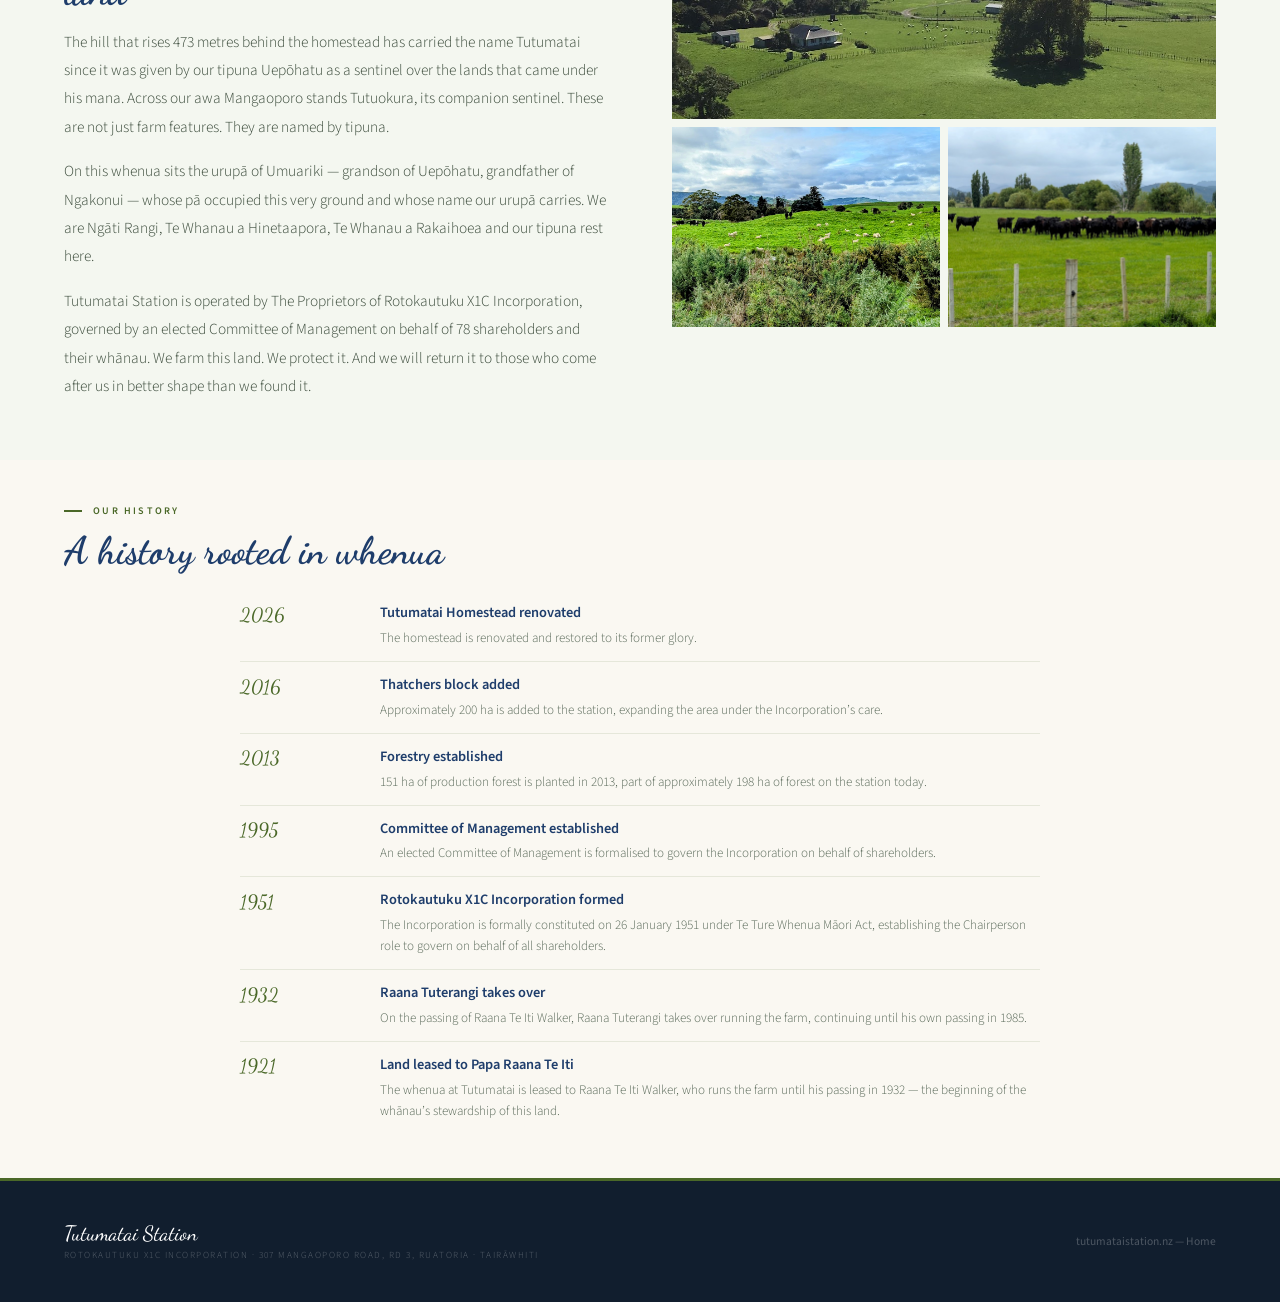
==== commit 68c84d8f: "Framed green-band hero on Home, Education, News and Contact Co-Authored-By: Claude Opus 5.5 <noreply" ====
--- a/index.html
+++ b/index.html
@@ -166,21 +166,14 @@
 </div>
 
 <!-- ✏️ Hero photo: change home-hero.jpg to swap -->
-<section class="hero" style="height:90vh;">
-  <div class="hero-img" style="background-image:url('/images/home-hero.jpg');"></div>
-  <div class="hero-identity">
-    <div class="sname">Tutumatai Station</div>
-    <div class="ssub">Rotokautuku X1C Incorporation</div>
-    <div class="saddr">307 Mangaoporo Road, RD 3, Ruatoria</div>
-  </div>
-  <div class="hero-content">
-    <div class="eyebrow">Ngāti Porou · Tairāwhiti · Aotearoa</div>
-    <h1>Ko Tutumatai<br>te kaenga</h1>
-    <p class="hero-sub">Rotokautuku X1C Incorporation — guardians of 1,428 hectares of whenua on the East Coast, farming for generations past and yet to come.</p>
-    <div class="ctas">
+<section class="framed-hero" style="margin-top:0;">
+  <div class="eyebrow">Ngāti Porou · Tairāwhiti · Aotearoa</div>
+  <h1>Ko Tutumatai<br>te kaenga</h1>
+  <p class="hero-sub">Rotokautuku X1C Incorporation — guardians of 1,428 hectares of whenua on the East Coast, farming for generations past and yet to come.</p>
+  <div class="ctas">
       <a href="/about.html" class="btn-p">Our Story</a>
     </div>
-  </div>
+  <img src="/images/home-hero-web.jpg?v=20261015a" class="fh-photo" alt="The valley at Tutumatai Station" style="object-position:center center;">
 </section>
 
 <!-- ✏️ GREEN BANNER (vision) — sits directly under the hero -->
--- a/styles.css
+++ b/styles.css
@@ -24,3 +24,13 @@
 footer .logo{font-family:'Dancing Script',cursive;font-size:1.3rem;color:white;}
 footer .logo span{display:block;font-family:'Source Sans 3',sans-serif;font-size:0.58rem;letter-spacing:0.16em;text-transform:uppercase;color:rgba(255,255,255,0.3);font-weight:300;margin-top:2px;}
 footer p{font-size:0.72rem;color:rgba(255,255,255,0.25);}
+
+/* Framed hero — green band, title above, photo framed below (all pages) */
+.framed-hero{margin-top:64px;background:#394e3d;padding:2rem 2rem 2.25rem;text-align:center;display:flex;flex-direction:column;align-items:center;}
+.framed-hero .eyebrow{justify-content:center;font-size:0.65rem;letter-spacing:0.22em;text-transform:uppercase;color:rgba(255,255,255,0.65);margin-bottom:0.7rem;display:flex;align-items:center;gap:0.7rem;font-weight:300;}
+.framed-hero .eyebrow::before{content:'';display:block;width:24px;height:1px;background:rgba(255,255,255,0.4);}
+.framed-hero h1{font-family:'Dancing Script',cursive;font-size:clamp(2.2rem,5vw,4.2rem);color:white;line-height:1.05;margin-bottom:0.5rem;}
+.framed-hero .hero-sub{color:rgba(255,255,255,0.78);font-size:0.97rem;font-weight:300;max-width:600px;line-height:1.6;margin:0 auto 1.8rem;}
+.framed-hero .fh-photo{width:100%;max-width:1200px;aspect-ratio:16/8;object-fit:cover;display:block;box-shadow:0 6px 24px rgba(0,0,0,0.35);}
+.framed-hero .ctas{justify-content:center;margin:0 0 1.8rem;}
+@media(max-width:768px){.framed-hero{padding:1.75rem 1rem 2rem;}.framed-hero .fh-photo{aspect-ratio:4/3;}}
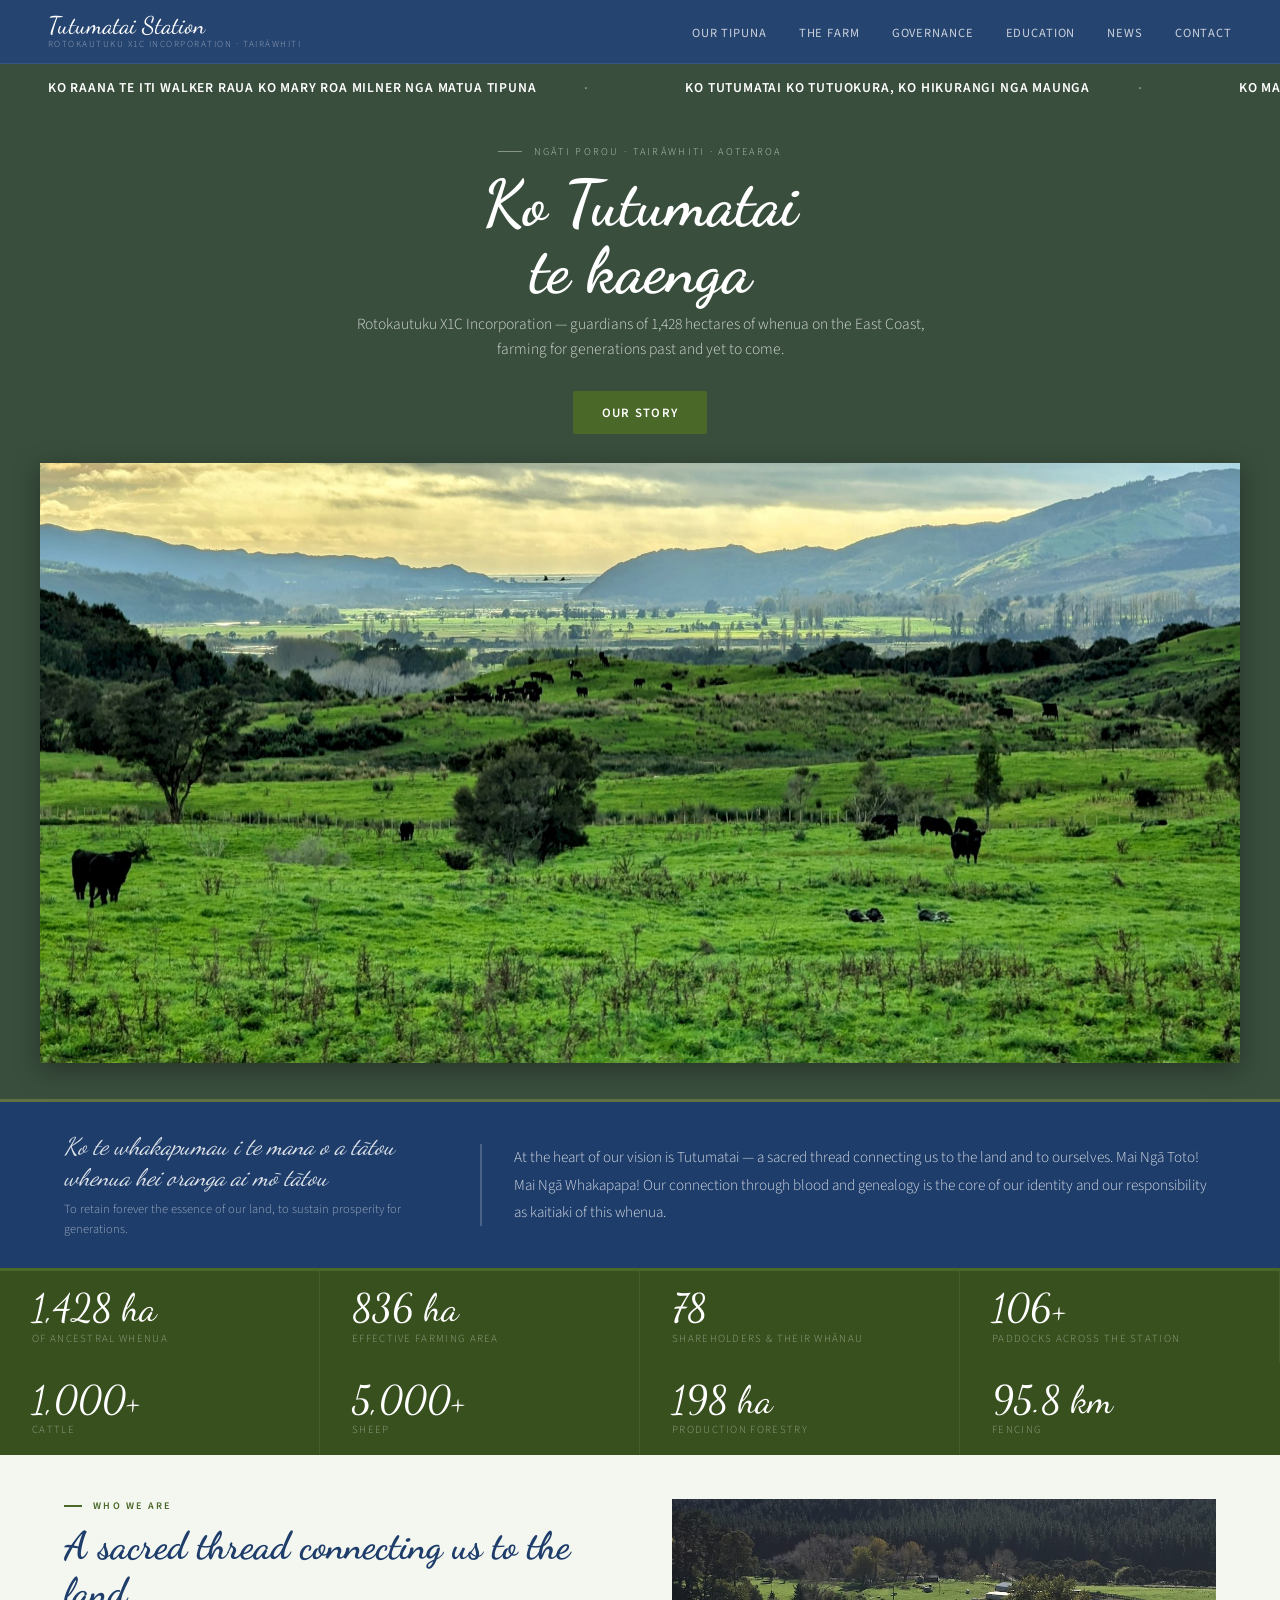
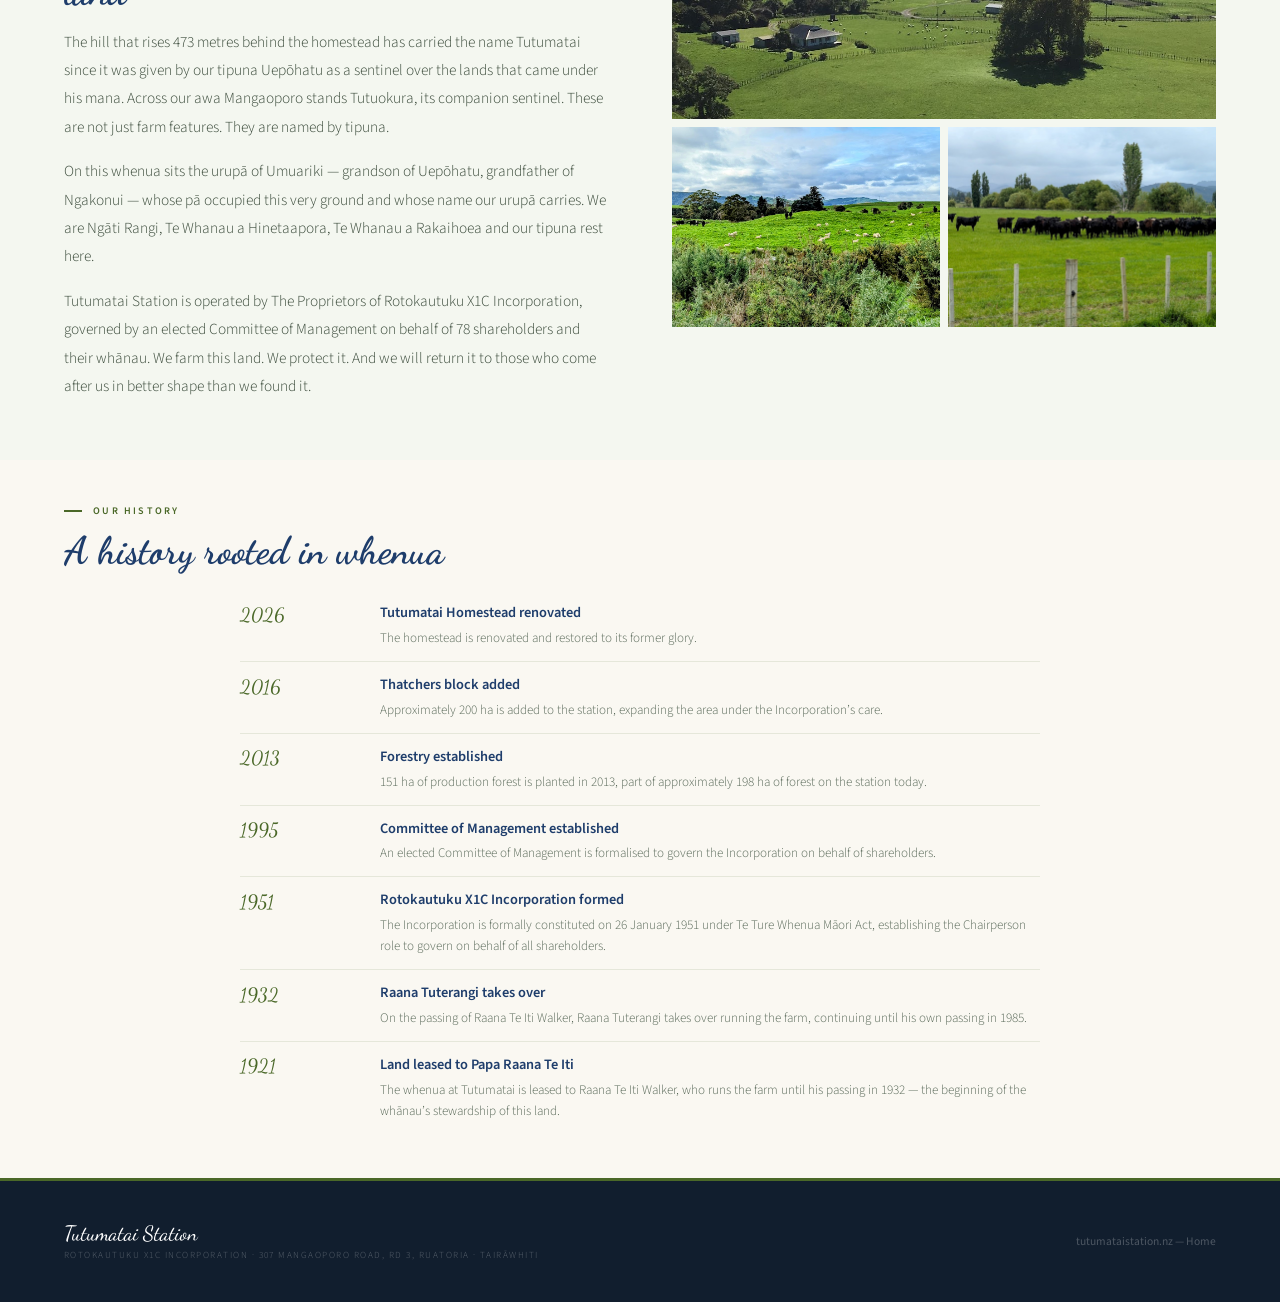
==== commit ed32e942: "Home: ticker matches the hero frame green Co-Authored-By: Claude Opus 5.5 <noreply@anthropic.com> Cl" ====
--- a/index.html
+++ b/index.html
@@ -33,7 +33,7 @@
 .stat:last-child{border-right:none;}
 .stat-num{font-family:'Dancing Script',cursive;font-size:2.4rem;color:white;line-height:1;margin-bottom:0.2rem;}
 .stat-label{font-size:0.68rem;letter-spacing:0.12em;text-transform:uppercase;color:rgba(255,255,255,0.45);font-weight:300;}
-.ticker{background:#384f1e;overflow:hidden;padding:0.9rem 0;}
+.ticker{background:#394e3d;overflow:hidden;padding:0.9rem 0;}
 .ticker-inner{display:flex;animation:ticker 50s linear infinite;white-space:nowrap;width:max-content;}
 @keyframes ticker{from{transform:translateX(0);}to{transform:translateX(-50%);}}
 .ticker-item{font-size:0.85rem;letter-spacing:0.06em;text-transform:uppercase;color:white;font-weight:600;padding:0 3rem;}
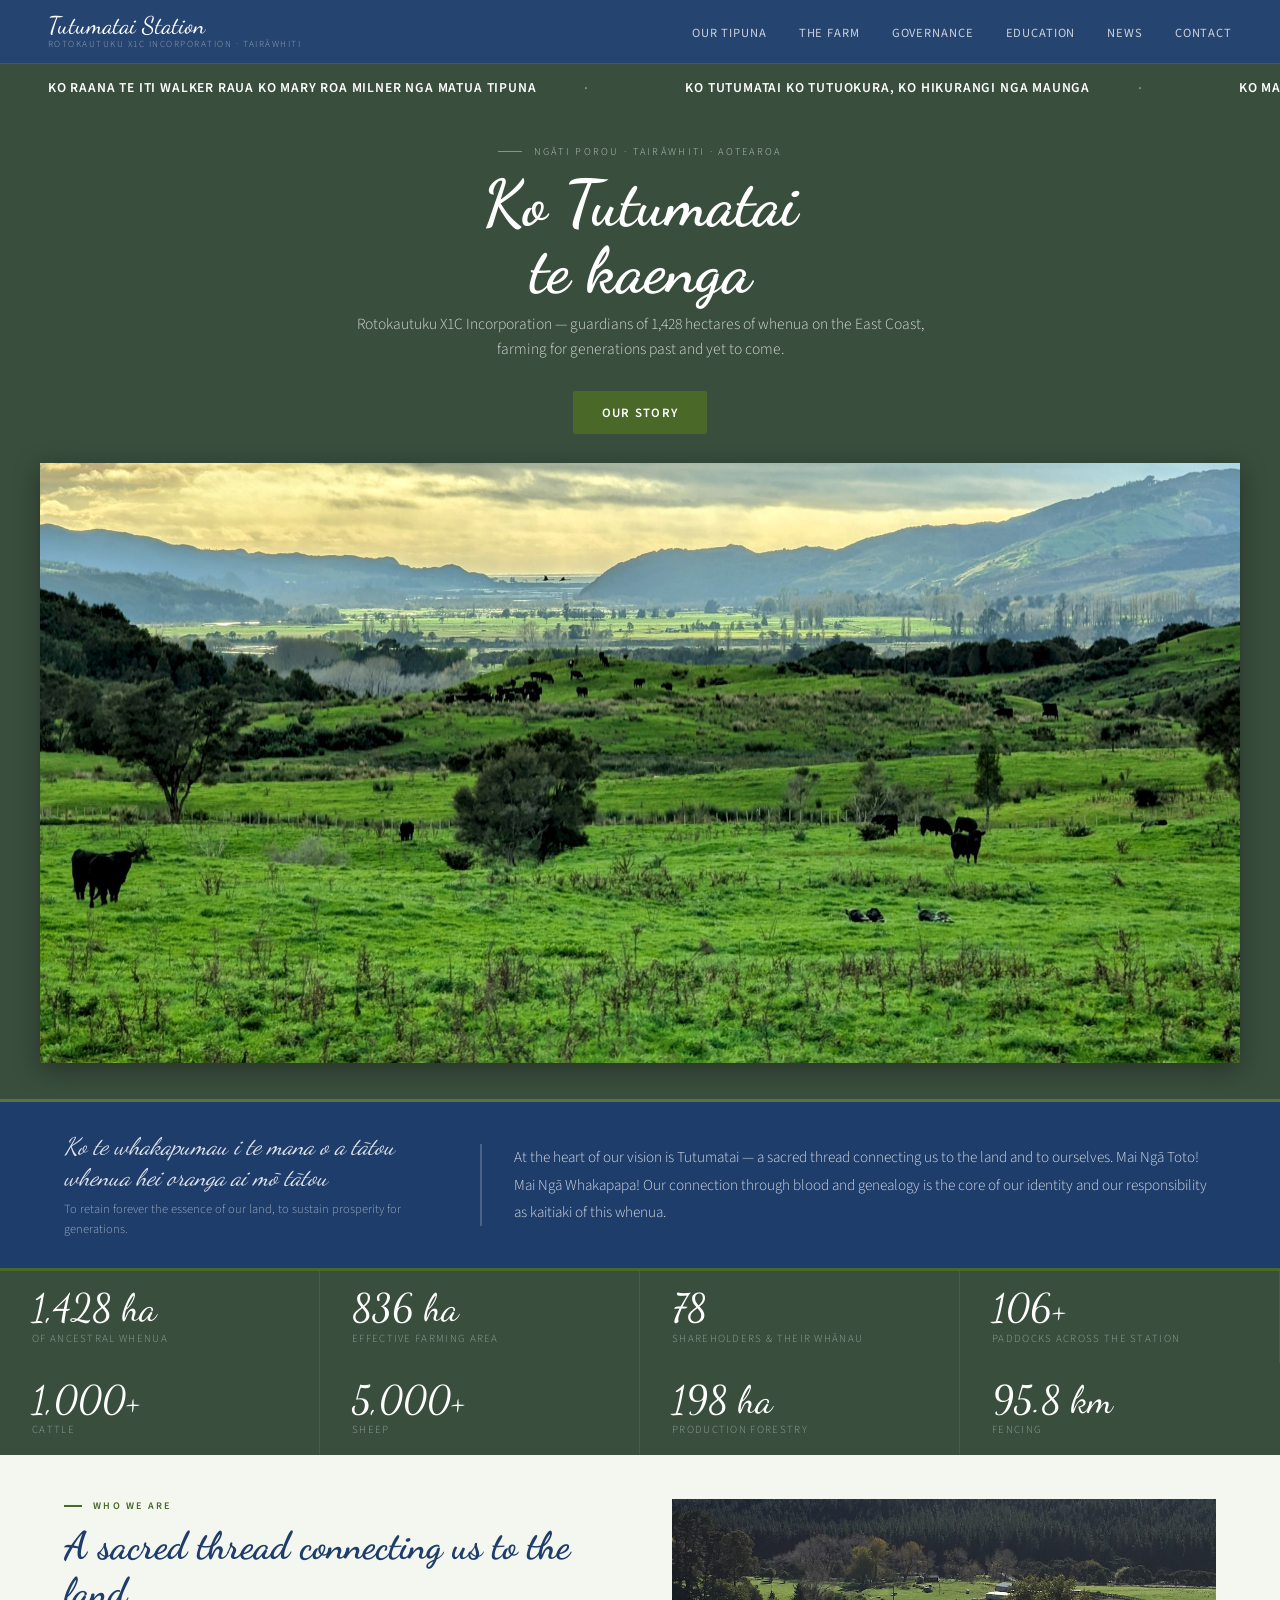
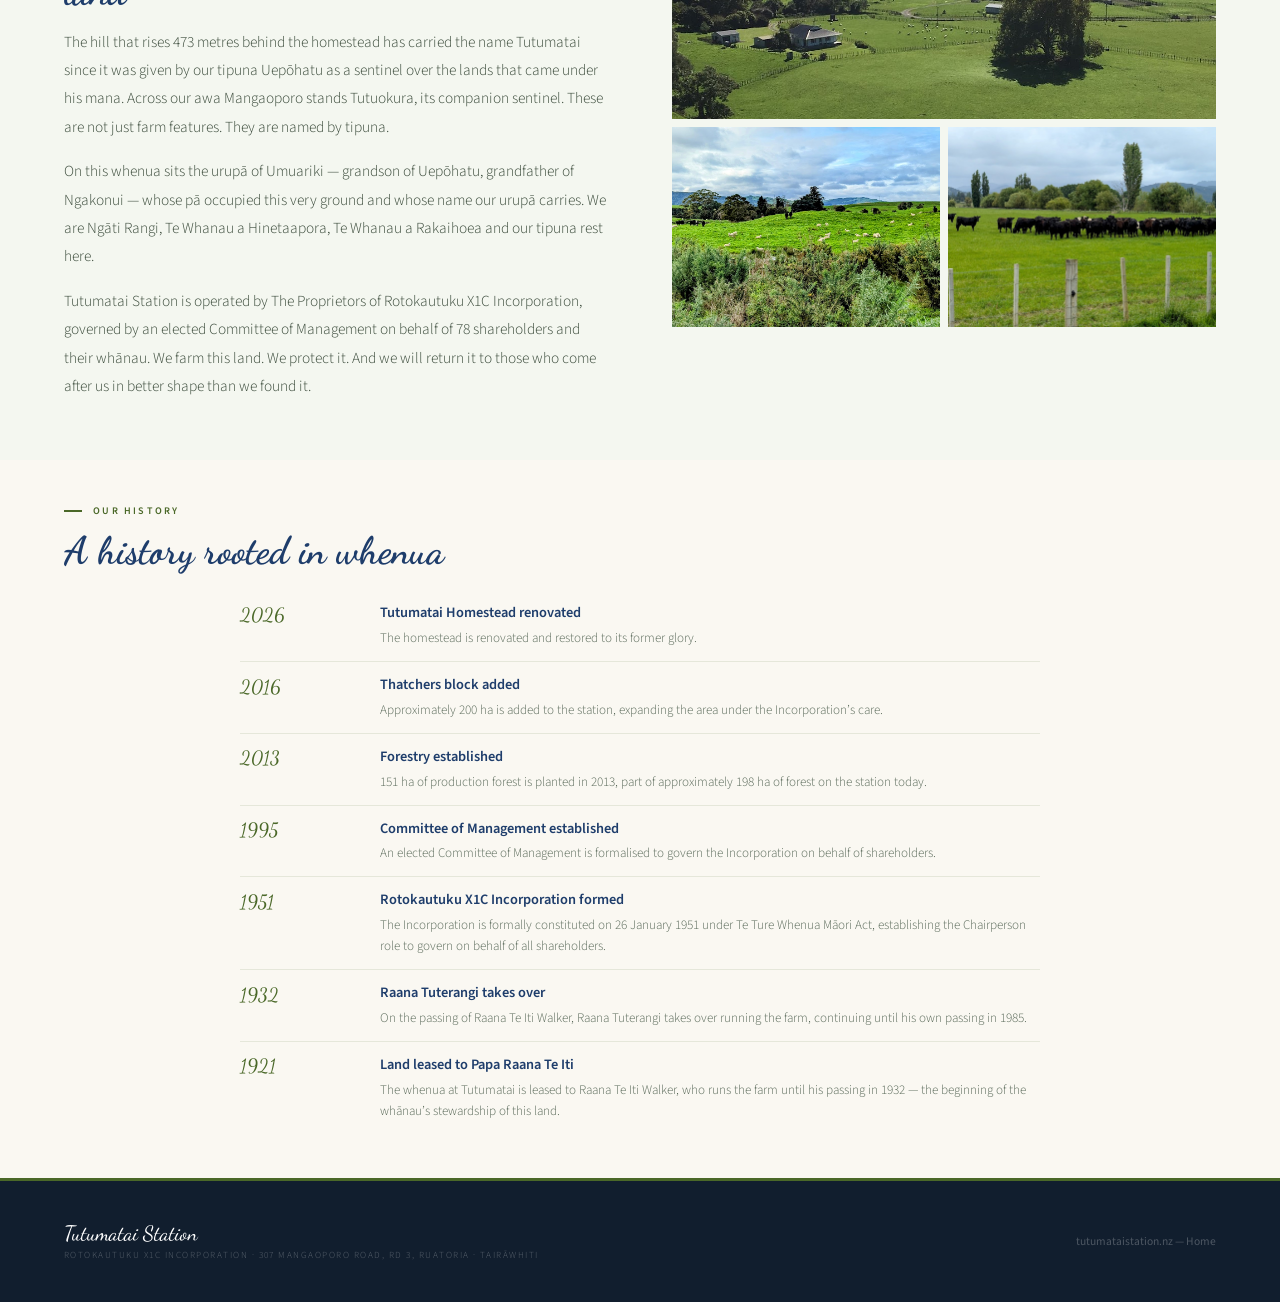
==== commit 0cc8f550: "Home: figures strip matches the hero frame green Co-Authored-By: Claude Opus 5.5 <noreply@anthropic." ====
--- a/index.html
+++ b/index.html
@@ -28,7 +28,7 @@
 .btn-g::after{content:'→';}
 .section.sky{background:var(--light-sky);}
 .lead,.body-p{color:var(--text-mid);font-size:0.96rem;line-height:1.85;font-weight:300;max-width:700px;margin-bottom:1rem;}
-.stats-strip{background:var(--pasture-mid);display:grid;grid-template-columns:repeat(4,1fr);border-top:3px solid var(--pasture);}
+.stats-strip{background:#394e3d;display:grid;grid-template-columns:repeat(4,1fr);border-top:3px solid var(--pasture);}
 .stat{padding:1.1rem 2rem;border-right:1px solid rgba(255,255,255,0.08);}
 .stat:last-child{border-right:none;}
 .stat-num{font-family:'Dancing Script',cursive;font-size:2.4rem;color:white;line-height:1;margin-bottom:0.2rem;}
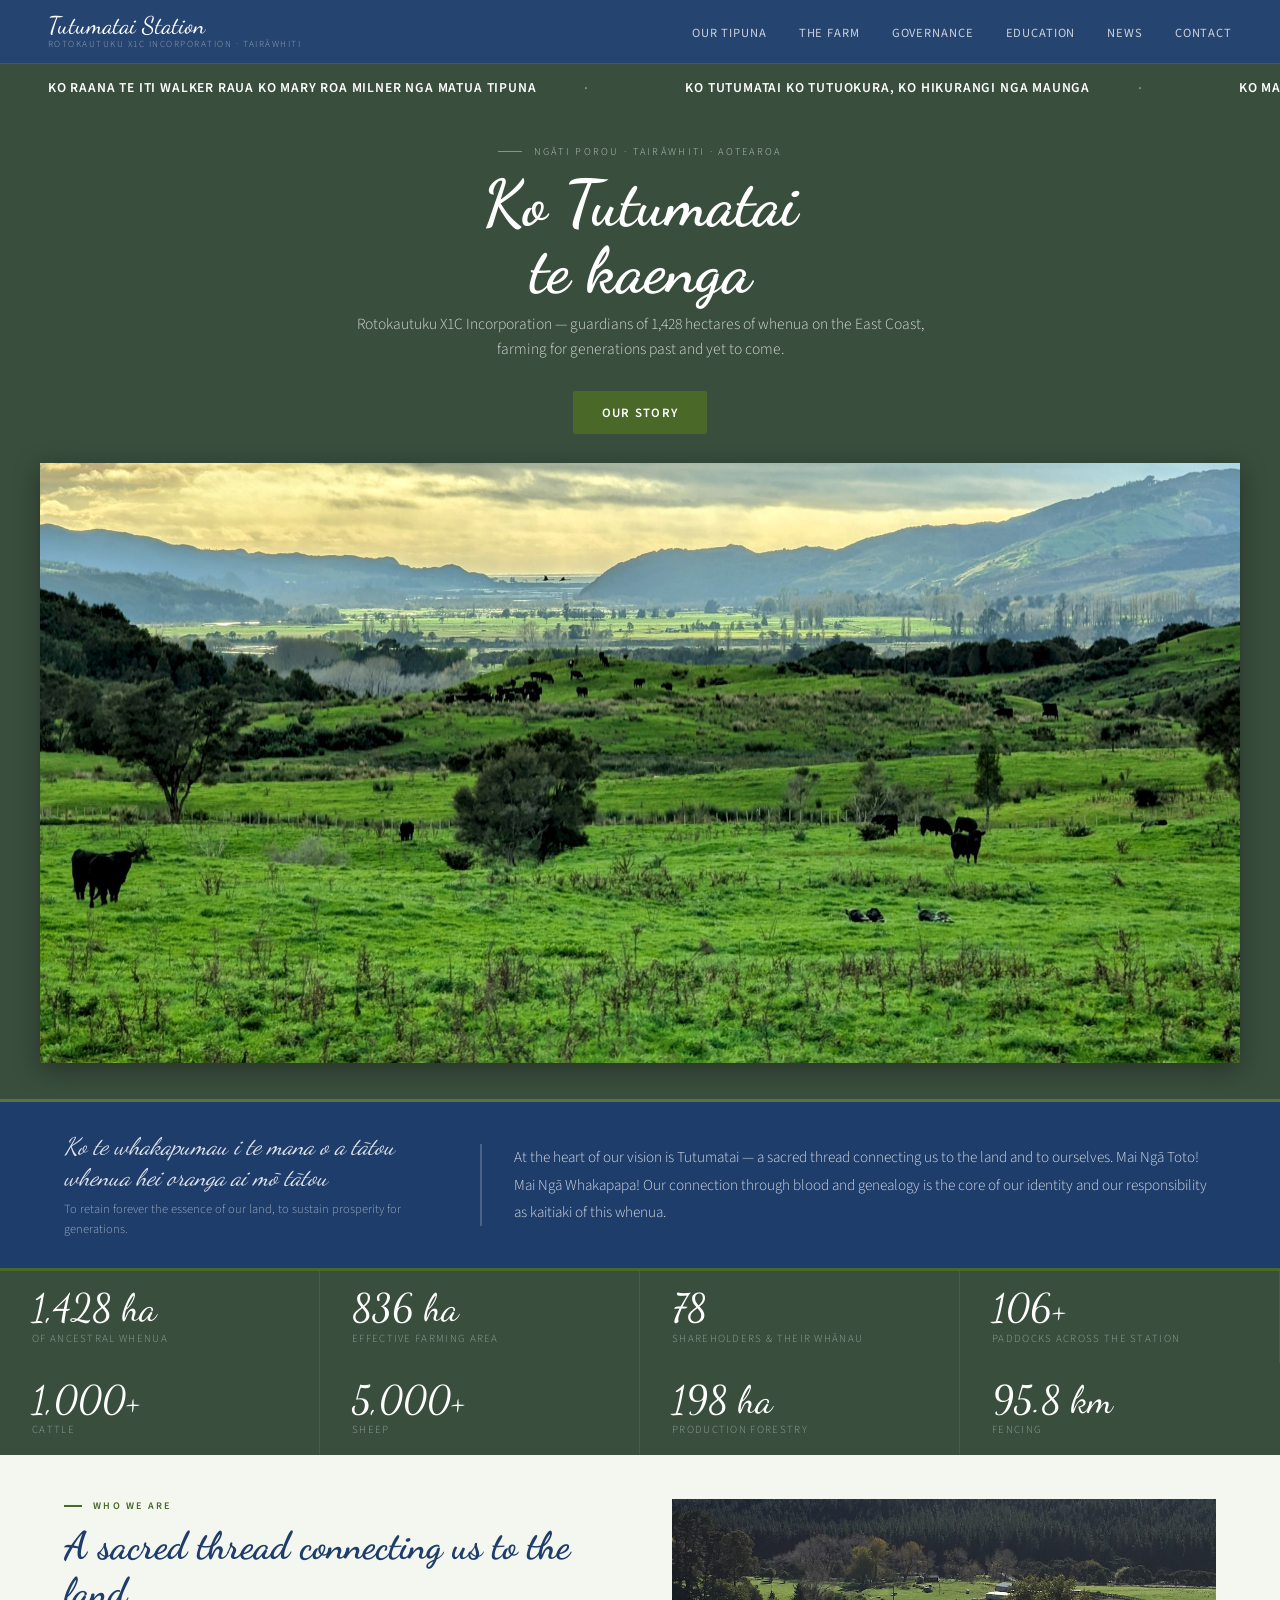
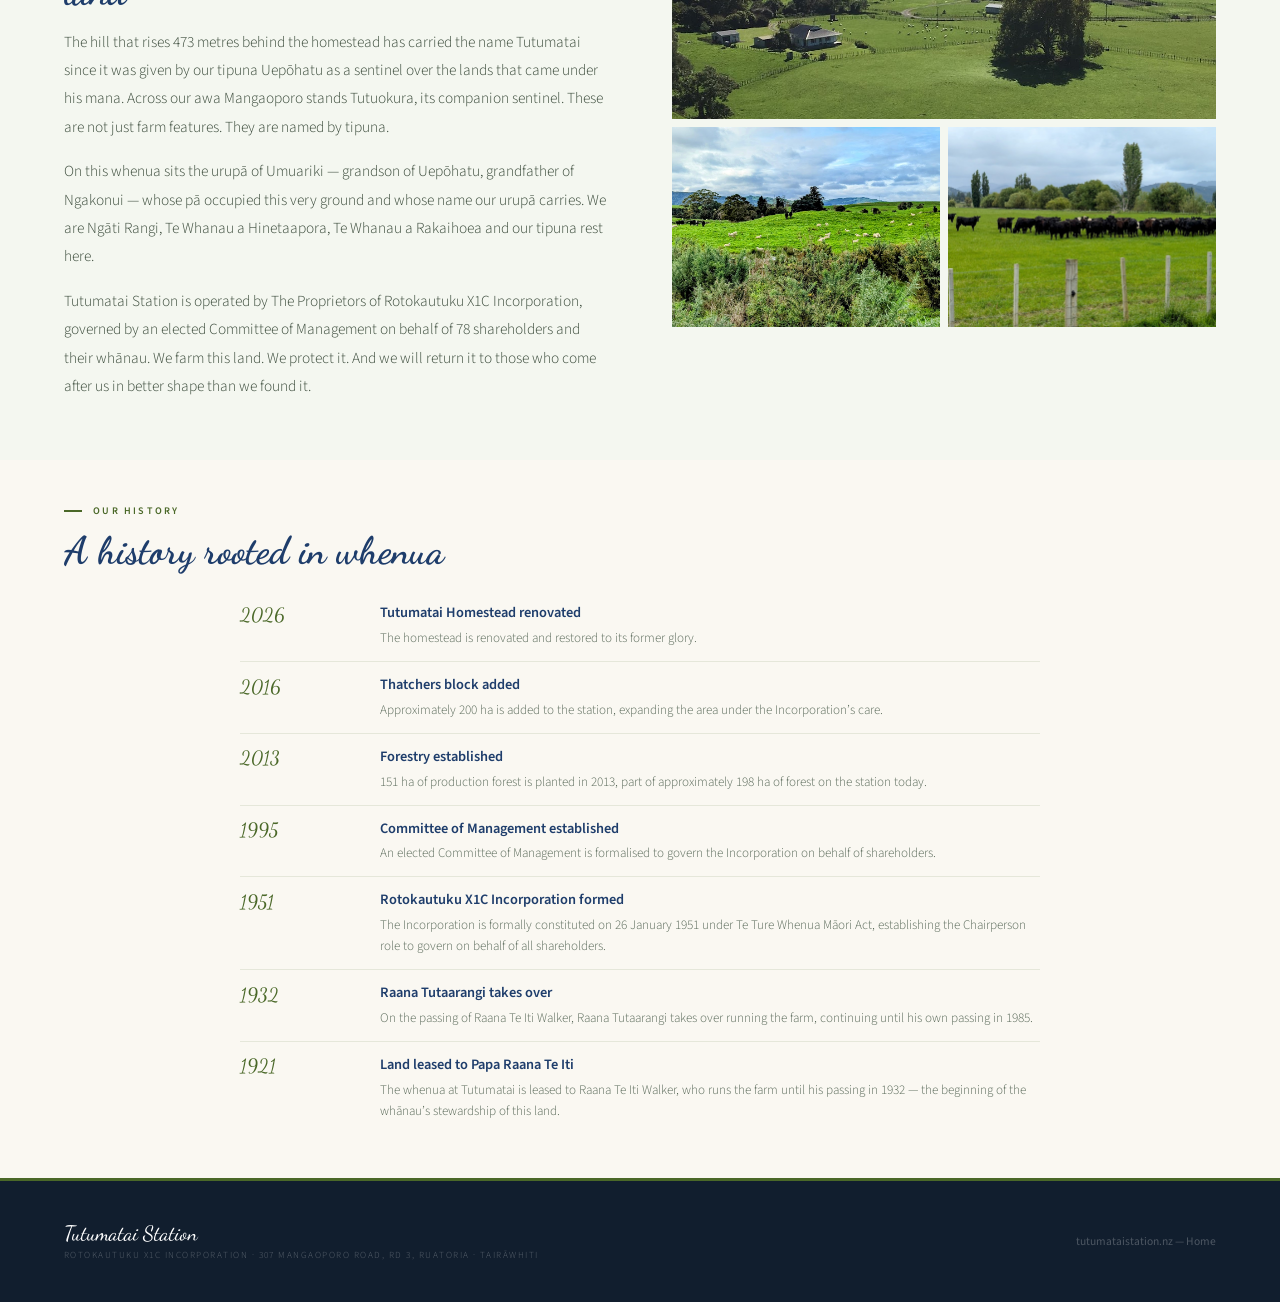
==== commit 9ee3e3ec: "Spelling: Tuterangi to Tutaarangi Co-Authored-By: Claude Opus 5.5 <noreply@anthropic.com> Claude-Ses" ====
--- a/index.html
+++ b/index.html
@@ -1,7 +1,8 @@
 <!DOCTYPE html>
 <html lang="en">
 <head>
-<meta charset="UTF-8"><meta name="viewport" content="width=device-width,initial-scale=1.0">
+<meta charset="UTF-8">
+<meta name="description" content="Tutumatai Station — Rotokautuku X1C Incorporation, guardians of 1,428 ha of ancestral whenua near Ruatoria, Tairāwhiti."><meta name="viewport" content="width=device-width,initial-scale=1.0">
 <title>Tutumatai Station — Rotokautuku X1C Incorporation</title>
 <link rel="icon" href="/favicon.ico" sizes="any">
 <link rel="icon" type="image/png" href="/favicon-32.png">
@@ -232,7 +233,7 @@
       <div class="tl-item"><div class="tl-year">2013</div><div class="tl-content"><h4>Forestry established</h4><p>151 ha of production forest is planted in 2013, part of approximately 198 ha of forest on the station today.</p></div></div>
       <div class="tl-item"><div class="tl-year">1995</div><div class="tl-content"><h4>Committee of Management established</h4><p>An elected Committee of Management is formalised to govern the Incorporation on behalf of shareholders.</p></div></div>
       <div class="tl-item"><div class="tl-year">1951</div><div class="tl-content"><h4>Rotokautuku X1C Incorporation formed</h4><p>The Incorporation is formally constituted on 26 January 1951 under Te Ture Whenua Māori Act, establishing the Chairperson role to govern on behalf of all shareholders.</p></div></div>
-      <div class="tl-item"><div class="tl-year">1932</div><div class="tl-content"><h4>Raana Tuterangi takes over</h4><p>On the passing of Raana Te Iti Walker, Raana Tuterangi takes over running the farm, continuing until his own passing in 1985.</p></div></div>
+      <div class="tl-item"><div class="tl-year">1932</div><div class="tl-content"><h4>Raana Tutaarangi takes over</h4><p>On the passing of Raana Te Iti Walker, Raana Tutaarangi takes over running the farm, continuing until his own passing in 1985.</p></div></div>
       <div class="tl-item"><div class="tl-year">1921</div><div class="tl-content"><h4>Land leased to Papa Raana Te Iti</h4><p>The whenua at Tutumatai is leased to Raana Te Iti Walker, who runs the farm until his passing in 1932 — the beginning of the whānau’s stewardship of this land.</p></div></div>
     </div>
   </div>
